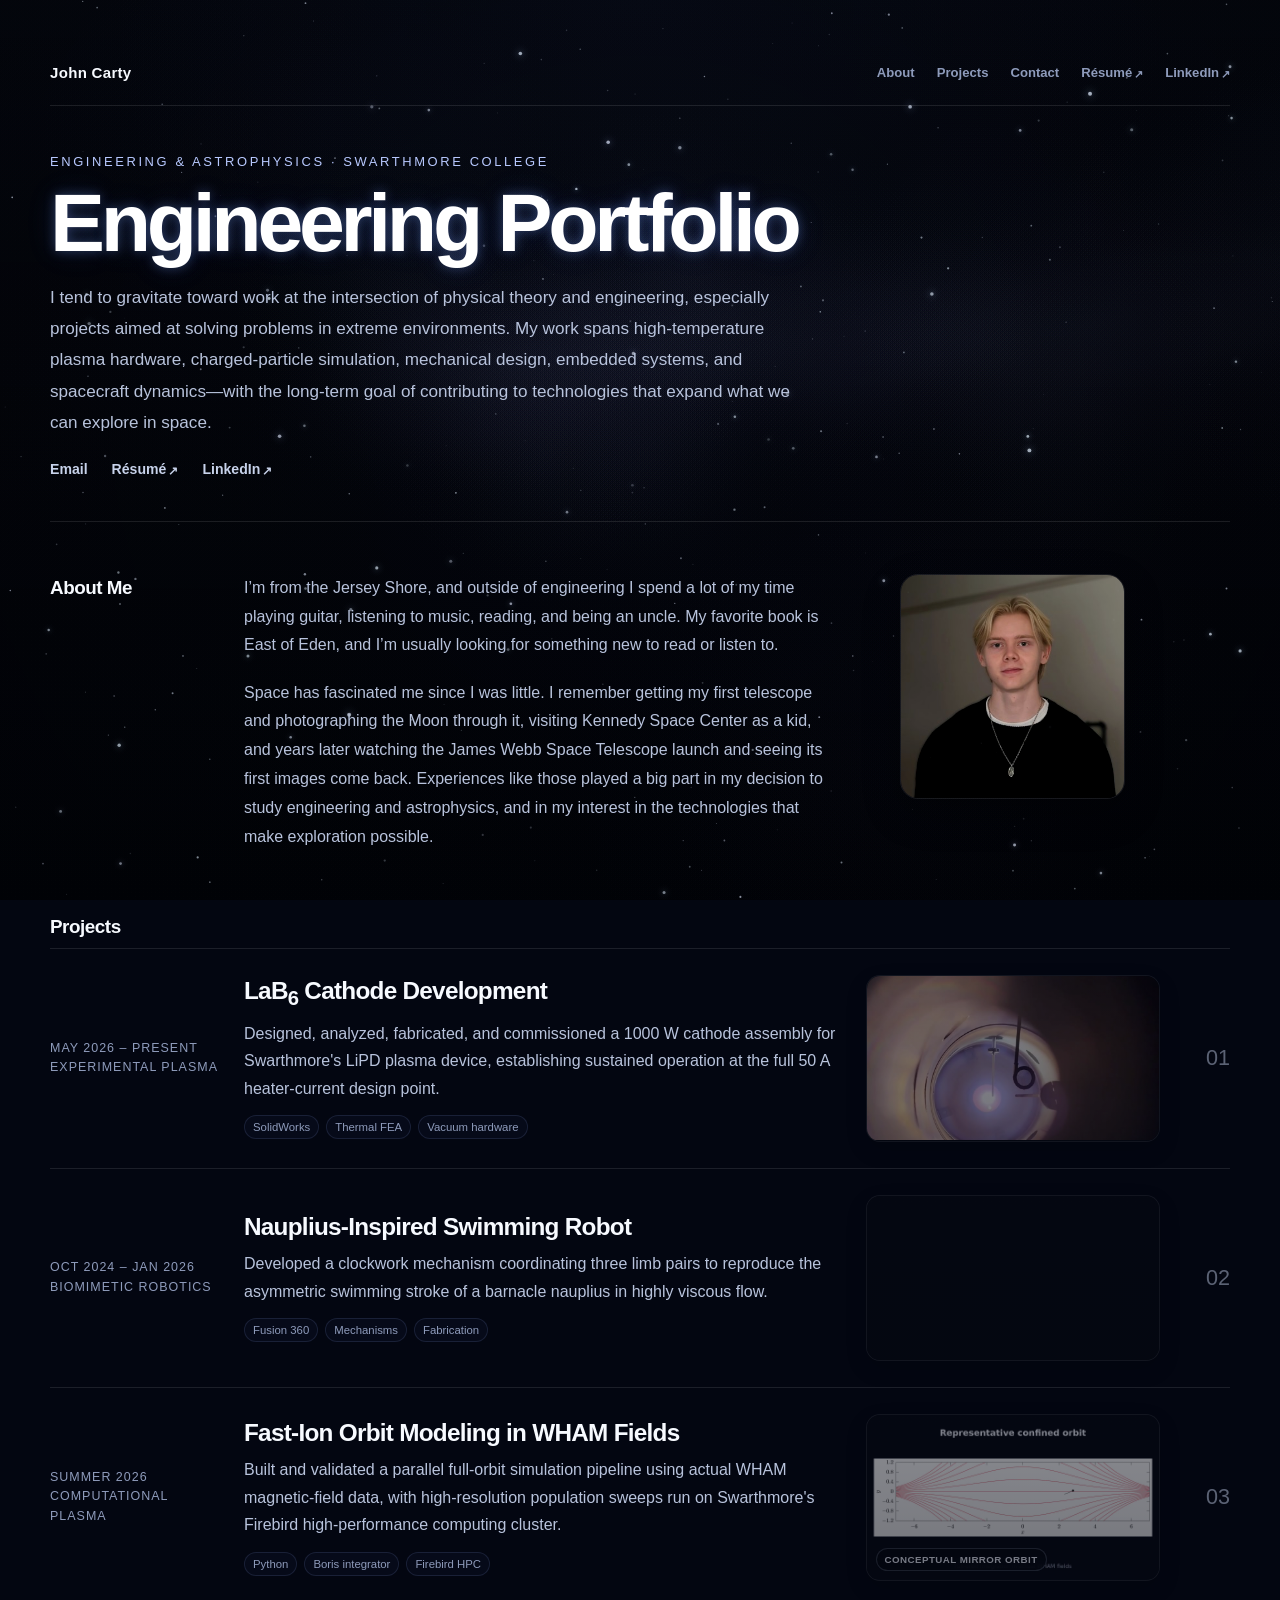
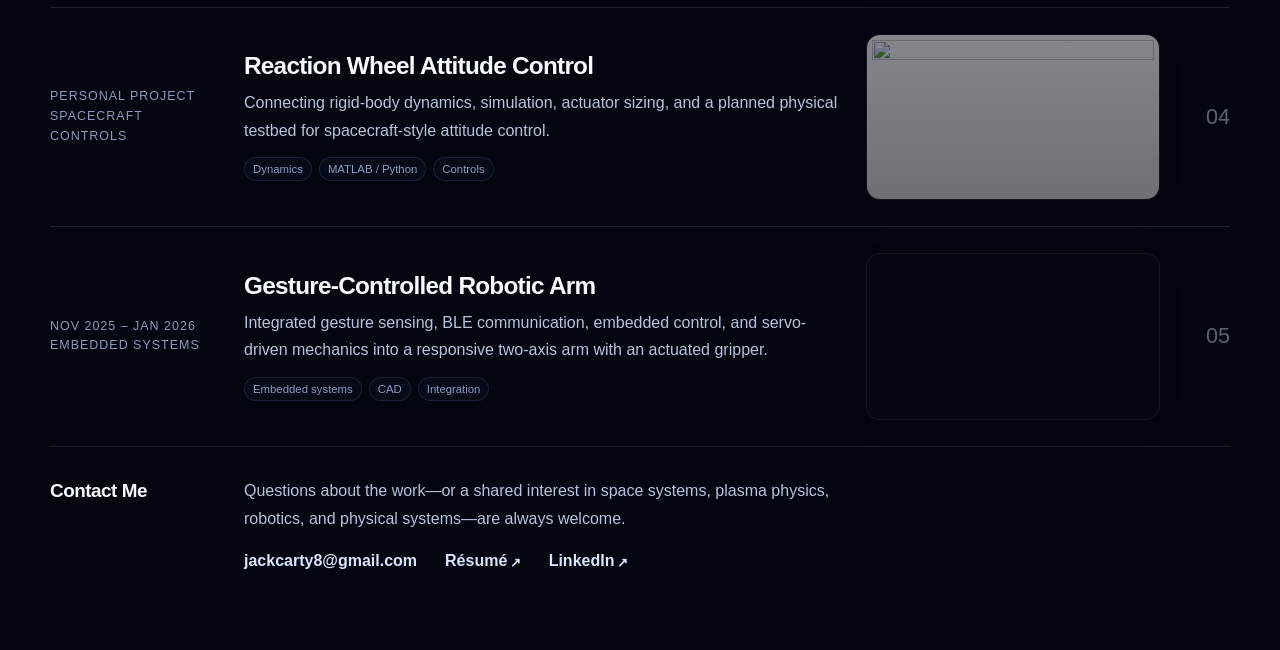
==== index.html @ 6e36eaa4 "updated about me" ====
<!DOCTYPE html>
<html lang="en">
<head>
  <meta charset="UTF-8">
  <meta name="viewport" content="width=device-width, initial-scale=1.0">
  <meta name="description" content="Engineering and astrophysics portfolio of John Carty, featuring plasma hardware, charged-particle modeling, robotics, and spacecraft dynamics.">
  <title>John Carty | Engineering Portfolio</title>
  <link rel="stylesheet" href="style.css">
</head>
<body>
  <canvas id="space-background"></canvas>
  <div class="page-overlay"></div>

  <main class="site">
    <div class="home-topbar">
      <a class="home-wordmark" href="index.html" aria-label="John Carty home">John Carty</a>
      <nav class="home-nav" aria-label="Primary navigation">
        <a href="#about">About</a>
        <a href="#projects">Projects</a>
        <a href="#contact">Contact</a>
        <a href="John_Carty_Resume.pdf" target="_blank" rel="noopener noreferrer">Résumé <span aria-hidden="true">↗</span></a>
        <a href="https://www.linkedin.com/in/john-carty2/" target="_blank" rel="noopener noreferrer">LinkedIn <span aria-hidden="true">↗</span></a>
      </nav>
    </div>

    <header class="hero home-hero">
      <p class="kicker">Engineering &amp; Astrophysics · Swarthmore College</p>
      <h1 class="glow">Engineering Portfolio</h1>
      <p class="hero-text">
        I tend to gravitate toward work at the intersection of physical theory and engineering, 
        especially projects aimed at solving problems in extreme environments. My work spans high-temperature plasma hardware, charged-particle simulation,
        mechanical design, embedded systems, and spacecraft dynamics—with the long-term goal of
        contributing to technologies that expand what we can explore in space.
      </p>
      <div class="hero-links" aria-label="Contact links">
        <a href="mailto:jackcarty8@gmail.com">Email</a>
        <a href="John_Carty_Resume.pdf" target="_blank" rel="noopener noreferrer">Résumé <span aria-hidden="true">↗</span></a>
        <a href="https://www.linkedin.com/in/john-carty2/" target="_blank" rel="noopener noreferrer">LinkedIn <span aria-hidden="true">↗</span></a>
      </div>
    </header>

    <section class="home-section about-section" id="about" aria-labelledby="about-heading">
      <div class="about-home-grid">
        <h2 class="home-section-title" id="about-heading">About Me</h2>
        <div class="about-text">
          <p>
            I’m from the Jersey Shore, and outside of engineering I spend a 
            lot of my time playing guitar, listening to music, reading, 
            and being an uncle. My favorite book is 
            East of Eden, and I’m usually looking for something new 
            to read or listen to.
          </p>
          <p>
            Space has fascinated me since I was little. I remember 
            getting my first telescope and photographing the Moon through it, 
            visiting Kennedy Space Center as a kid, and years later 
            watching the James Webb Space Telescope launch and seeing its 
            first images come back. Experiences like those played a big 
            part in my decision to study engineering and astrophysics, 
            and in my interest in the technologies that make exploration 
            possible.
          </p>
        </div>
        <div class="about-photo-wrap">
          <img class="about-photo" src="me.jfif" alt="Portrait of John Carty">
        </div>
      </div>
    </section>

    <section class="home-section projects-section" id="projects" aria-labelledby="projects-heading">
      <div class="projects-heading-grid">
        <h2 class="home-section-title" id="projects-heading">Projects</h2>
      </div>

      <a class="project-row featured" href="plasma.html">
        <div class="project-meta">May 2026 – Present<br>Experimental plasma</div>
        <div class="project-main">
          <h2>LaB<sub>6</sub> Cathode Development</h2>
          <p>
            Designed, analyzed, fabricated, and commissioned a 1000 W cathode assembly for
            Swarthmore's LiPD plasma device, establishing sustained operation at the full 50 A
            heater-current design point.
          </p>
          <div class="project-tags"><span>SolidWorks</span><span>Thermal FEA</span><span>Vacuum hardware</span></div>
        </div>
        <div class="project-preview" aria-hidden="true">
          <video class="project-hover-video project-preview-portrait" muted loop playsinline preload="metadata" poster="first_plasma_axial_poster.jpg">
            <source src="first_plasma_axial.mp4" type="video/mp4">
          </video>
        </div>
        <div class="project-mark">01</div>
      </a>

      <a class="project-row" href="robotics.html">
        <div class="project-meta">Oct 2024 – Jan 2026<br>Biomimetic robotics</div>
        <div class="project-main">
          <h2>Nauplius-Inspired Swimming Robot</h2>
          <p>
            Developed a clockwork mechanism coordinating three limb pairs to reproduce
            the asymmetric swimming stroke of a barnacle nauplius in highly viscous flow.
          </p>
          <div class="project-tags"><span>Fusion 360</span><span>Mechanisms</span><span>Fabrication</span></div>
        </div>
        <div class="project-preview" aria-hidden="true">
          <video class="project-hover-video" muted loop playsinline preload="metadata"><source src="bot.mp4" type="video/mp4"></video>
        </div>
        <div class="project-mark">02</div>
      </a>

      <a class="project-row" href="orbits.html">
        <div class="project-meta">Summer 2026<br>Computational plasma</div>
        <div class="project-main">
          <h2>Fast-Ion Orbit Modeling in WHAM Fields</h2>
          <p>
            Built and validated a parallel full-orbit simulation pipeline using actual WHAM
            magnetic-field data, with high-resolution population sweeps run on Swarthmore's
            Firebird high-performance computing cluster.
          </p>
          <div class="project-tags"><span>Python</span><span>Boris integrator</span><span>Firebird HPC</span></div>
        </div>
        <div class="project-preview" aria-hidden="true">
          <video class="project-hover-video" muted loop playsinline preload="metadata" poster="orbit_assets/conceptual_mirror_orbit_poster.jpg">
            <source src="orbit_assets/conceptual_mirror_orbit.mp4" type="video/mp4">
          </video>
          <span class="project-preview-label">Conceptual mirror orbit</span>
        </div>
        <div class="project-mark">03</div>
      </a>

      <a class="project-row" href="reaction.html">
        <div class="project-meta">Personal project<br>Spacecraft controls</div>
        <div class="project-main">
          <h2>Reaction Wheel Attitude Control</h2>
          <p>
            Connecting rigid-body dynamics, simulation, actuator sizing, and a planned
            physical testbed for spacecraft-style attitude control.
          </p>
          <div class="project-tags"><span>Dynamics</span><span>MATLAB / Python</span><span>Controls</span></div>
        </div>
        <div class="project-preview" aria-hidden="true">
          <img class="project-preview-image project-preview-plot" src="phase_space.gif" alt="">
        </div>
        <div class="project-mark">04</div>
      </a>

      <a class="project-row" href="hand.html">
        <div class="project-meta">Nov 2025 – Jan 2026<br>Embedded systems</div>
        <div class="project-main">
          <h2>Gesture-Controlled Robotic Arm</h2>
          <p>
            Integrated gesture sensing, BLE communication, embedded control, and servo-driven
            mechanics into a responsive two-axis arm with an actuated gripper.
          </p>
          <div class="project-tags"><span>Embedded systems</span><span>CAD</span><span>Integration</span></div>
        </div>
        <div class="project-preview" aria-hidden="true">
          <video class="project-hover-video" muted loop playsinline preload="metadata"><source src="hand_video_preview.mp4" type="video/mp4"></video>
        </div>
        <div class="project-mark">05</div>
      </a>
    </section>

    <section class="home-section contact-section" id="contact" aria-labelledby="contact-heading">
      <div class="contact-home-grid">
        <h2 class="home-section-title" id="contact-heading">Contact Me</h2>
        <div class="contact-copy">
          <p>
            Questions about the work—or a shared interest in space systems, plasma physics,
            robotics, and physical systems—are always welcome.
          </p>
          <div class="contact-links">
            <a href="mailto:jackcarty8@gmail.com">jackcarty8@gmail.com</a>
            <a href="John_Carty_Resume.pdf" target="_blank" rel="noopener noreferrer">Résumé <span aria-hidden="true">↗</span></a>
            <a href="https://www.linkedin.com/in/john-carty2/" target="_blank" rel="noopener noreferrer">LinkedIn <span aria-hidden="true">↗</span></a>
          </div>
        </div>
      </div>
    </section>
  </main>

  <script src="space.js"></script>
  <script>
    document.querySelectorAll(".project-row").forEach((row) => {
      const video = row.querySelector(".project-hover-video");
      if (!video) return;
      const play = () => video.play().catch(() => {});
      const stop = () => { video.pause(); video.currentTime = 0; };
      row.addEventListener("mouseenter", play);
      row.addEventListener("mouseleave", stop);
      row.addEventListener("focusin", play);
      row.addEventListener("focusout", stop);
    });
  </script>
</body>
</html>
---- style.css ----
:root {
  --bg: #030611;
  --panel: rgba(8, 12, 24, 0.84);
  --panel-soft: rgba(255, 255, 255, 0.026);
  --line: rgba(255, 255, 255, 0.10);
  --line-strong: rgba(154, 181, 255, 0.28);
  --text: #edf3ff;
  --muted: #b8c3dc;
  --soft: #8e9bbb;
  --accent: #b8c9ff;
  --accent-strong: #dce6ff;
  --link: #9db8ff;
  --link-hover: #e0e8ff;
  --page: 1180px;
  --project: 1080px;
  --reading: 760px;
}

* {
  box-sizing: border-box;
}

html {
  min-height: 100%;
  scroll-behavior: smooth;
}

body {
  position: relative;
  min-height: 100%;
  margin: 0;
  overflow-x: hidden;
  color: var(--text);
  background: var(--bg);
  font-family: Inter, Roboto, Arial, sans-serif;
  -webkit-font-smoothing: antialiased;
  text-rendering: optimizeLegibility;
}

img,
video,
model-viewer {
  max-width: 100%;
}

canvas#space-background {
  position: fixed;
  inset: 0;
  z-index: -2;
  width: 100%;
  height: 100%;
}

.page-overlay {
  position: fixed;
  inset: 0;
  z-index: -1;
  pointer-events: none;
  background:
    linear-gradient(to bottom, rgba(2, 4, 10, 0.16), rgba(2, 4, 10, 0.30)),
    radial-gradient(circle at top center, rgba(28, 39, 78, 0.10), transparent 48%);
}

.site {
  width: min(var(--page), calc(100% - 48px));
  margin-inline: auto;
  padding: 64px 0 80px;
}

.project-shell {
  width: min(1320px, calc(100% - 48px));
  padding-top: 38px;
}

a {
  color: var(--link);
}

a:hover {
  color: var(--link-hover);
}

h1,
h2,
h3,
p {
  overflow-wrap: break-word;
}

h1 {
  margin: 0;
  color: #fff;
  font-size: clamp(2.8rem, 6.7vw, 5.15rem);
  line-height: 0.96;
  letter-spacing: -0.052em;
}

.glow {
  text-shadow:
    0 0 12px rgba(120, 160, 255, 0.34),
    0 0 30px rgba(80, 120, 255, 0.14);
}

.section-label {
  margin: 0 0 18px;
  color: var(--soft);
  font-size: 0.76rem;
  font-weight: 600;
  letter-spacing: 0.19em;
  text-transform: uppercase;
}

/* Home */
.home-topbar {
  display: flex;
  align-items: center;
  justify-content: space-between;
  gap: 28px;
  padding: 0 0 24px;
  border-bottom: 1px solid var(--line);
}

.home-wordmark {
  color: #f7faff;
  font-size: 0.94rem;
  font-weight: 650;
  letter-spacing: 0.02em;
  text-decoration: none;
}

.home-wordmark:hover {
  color: #fff;
}

.home-nav {
  display: flex;
  flex-wrap: wrap;
  justify-content: flex-end;
  gap: 8px 22px;
}

.home-nav a {
  color: var(--soft);
  font-size: 0.82rem;
  font-weight: 600;
  text-decoration: none;
  transition: color 0.2s ease;
}

.home-nav a:hover {
  color: var(--link-hover);
}

.hero {
  padding: 22px 0 44px;
  border-bottom: 1px solid var(--line);
}

.kicker,
.project-kicker {
  margin: 0 0 14px;
  color: var(--accent);
  font-size: 0.81rem;
  letter-spacing: 0.20em;
  text-transform: uppercase;
}

.hero-subtitle,
.project-subtitle {
  margin: 16px 0 0;
  color: var(--accent);
  font-size: 0.96rem;
  letter-spacing: 0.065em;
  text-transform: uppercase;
}

.hero-text,
.project-lead {
  width: min(100%, var(--reading));
  margin: 20px 0 0;
  color: var(--muted);
  font-size: 1.07rem;
  line-height: 1.82;
}

.home-hero {
  padding-top: 48px;
}

.home-hero h1 {
  max-width: 880px;
}

.hero-links {
  display: flex;
  flex-wrap: wrap;
  gap: 12px 24px;
  margin-top: 25px;
}

.hero-links a {
  position: relative;
  color: var(--muted);
  font-size: 0.88rem;
  font-weight: 600;
  text-decoration: none;
}

.hero-links a::after {
  content: "";
  position: absolute;
  right: 0;
  bottom: -5px;
  left: 0;
  height: 1px;
  background: rgba(157, 184, 255, 0.52);
  transform: scaleX(0);
  transform-origin: left;
  transition: transform 0.2s ease;
}

.hero-links a:hover {
  color: #f5f8ff;
}

.hero-links a:hover::after {
  transform: scaleX(1);
}

.home-section {
  padding-top: 44px;
}

.home-section p {
  margin: 0;
  color: var(--muted);
  line-height: 1.8;
}

.about-home-grid,
.projects-heading-grid,
.contact-home-grid,
.project-row {
  display: grid;
  grid-template-columns: 170px minmax(0, 1fr) clamp(240px, 23vw, 320px) 46px;
  gap: 24px;
}

.about-home-grid {
  align-items: start;
}

.about-home-grid .section-label,
.projects-heading-grid .section-label,
.contact-home-grid .section-label {
  grid-column: 1;
  margin-top: 7px;
}

.about-text {
  grid-column: 2;
  min-width: 0;
}

.about-text p + p {
  margin-top: 1.15rem;
}

.about-photo-wrap {
  grid-column: 3;
  display: flex;
  justify-content: center;
}

.about-photo {
  display: block;
  width: 100%;
  max-width: 225px;
  aspect-ratio: 1;
  object-fit: cover;
  object-position: center 30%;
  border: 1px solid var(--line);
  border-radius: 18px;
  opacity: 0.93;
  filter: brightness(0.92) contrast(1.05);
  box-shadow: 0 14px 40px rgba(0, 0, 0, 0.34);
}

.projects-section {
  width: 100%;
  padding-top: 54px;
}

.projects-heading-grid {
  align-items: start;
  margin-bottom: 24px;
}

.projects-intro {
  grid-column: 2 / 4;
  max-width: 760px;
}

.projects-intro h2 {
  margin: 0;
  color: #f7faff;
  font-size: clamp(1.65rem, 2.5vw, 2.05rem);
  line-height: 1.12;
  letter-spacing: -0.034em;
}

.projects-intro p {
  max-width: 690px;
  margin-top: 10px;
}

.project-row {
  position: relative;
  align-items: center;
  padding: 26px 0;
  border-top: 1px solid var(--line);
  color: inherit;
  text-decoration: none;
  transition: transform 0.22s ease, border-color 0.22s ease;
}

.project-row:last-child {
  border-bottom: 1px solid var(--line);
}

.project-row::before {
  content: "";
  position: absolute;
  inset: 0 -14px;
  z-index: -1;
  border-radius: 16px;
  background: linear-gradient(180deg, rgba(255,255,255,0.035), rgba(255,255,255,0.01));
  opacity: 0;
  transition: opacity 0.22s ease;
}

.project-row:hover {
  transform: translateX(4px);
  border-color: var(--line-strong);
}

.project-row:hover::before {
  opacity: 1;
}

.project-meta {
  color: var(--soft);
  font-size: 0.78rem;
  letter-spacing: 0.08em;
  line-height: 1.58;
  text-transform: uppercase;
}

.project-main {
  min-width: 0;
}

.project-main h2 {
  margin: 0 0 10px;
  color: #f7faff;
  font-size: 1.52rem;
  line-height: 1.12;
  letter-spacing: -0.03em;
}

.project-main p {
  max-width: 650px;
  line-height: 1.72;
}

.project-tags {
  display: flex;
  flex-wrap: wrap;
  gap: 7px;
  margin-top: 13px;
}

.project-tags span {
  padding: 5px 8px;
  border: 1px solid rgba(155, 180, 255, 0.13);
  border-radius: 999px;
  color: var(--soft);
  background: rgba(125, 150, 255, 0.035);
  font-size: 0.71rem;
}

.project-preview {
  position: relative;
  grid-column: 3;
  grid-row: 1;
  width: 100%;
  overflow: hidden;
  border: 1px solid var(--line);
  border-radius: 14px;
  background: rgba(255, 255, 255, 0.02);
  opacity: 0.56;
  pointer-events: none;
  box-shadow: 0 8px 22px rgba(0, 0, 0, 0.24);
  transition: opacity 0.24s ease, border-color 0.24s ease, box-shadow 0.24s ease;
}

.project-preview::after {
  content: "";
  position: absolute;
  inset: 0;
  pointer-events: none;
  background: linear-gradient(to bottom, rgba(8, 12, 24, 0.03), rgba(4, 7, 15, 0.20));
}

.project-row:hover .project-preview,
.project-row:focus-within .project-preview {
  opacity: 1;
  border-color: rgba(150, 180, 255, 0.22);
  box-shadow: 0 12px 30px rgba(0, 0, 0, 0.30);
}

.project-hover-video,
.project-preview-image {
  display: block;
  width: 100%;
  aspect-ratio: 16 / 9;
  object-fit: cover;
  background: #070a12;
}

.project-preview-portrait {
  object-position: center 42%;
}

.project-preview-plot {
  object-fit: contain;
  padding: 5px;
  background: #f4f4f4;
}

.project-mark {
  color: rgba(215, 226, 255, 0.42);
  font-size: 1.35rem;
  text-align: right;
}

.contact-section {
  padding-top: 50px;
}

.contact-home-grid {
  align-items: start;
  padding-top: 30px;
  border-top: 1px solid var(--line);
}

.contact-copy {
  grid-column: 2 / 4;
  max-width: 760px;
}

.contact-copy p {
  max-width: 650px;
}

.contact-links {
  display: flex;
  flex-wrap: wrap;
  gap: 10px 28px;
  margin-top: 18px;
}

.contact-links a {
  color: #dbe5ff;
  font-size: 1rem;
  font-weight: 600;
  text-decoration: none;
}

.contact-links a:hover {
  color: #fff;
}

/* Shared project-page composition */
.back-link,
.project-hero,
.project-facts,
.project-section {
  width: min(100%, var(--project));
  margin-inline: auto;
}

.back-link {
  display: block;
  margin-bottom: 28px;
  text-decoration: none;
  font-size: 0.94rem;
}

.project-hero {
  padding: 10px 0 36px;
  border-bottom: 1px solid var(--line);
}

.project-hero h1 {
  max-width: 1020px;
}

.project-facts {
  display: grid;
  grid-template-columns: repeat(4, minmax(0, 1fr));
  gap: 14px;
  padding-top: 24px;
}

.project-fact {
  min-width: 0;
  padding: 18px;
  border: 1px solid var(--line);
  border-radius: 18px;
  background: linear-gradient(180deg, rgba(255,255,255,.038), rgba(255,255,255,.014));
}

.project-fact span,
.related-eyebrow {
  display: block;
  margin-bottom: 9px;
  color: var(--soft);
  font-size: 0.71rem;
  font-weight: 600;
  letter-spacing: 0.15em;
  text-transform: uppercase;
}

.project-fact strong {
  display: block;
  color: #f7faff;
  font-size: 1rem;
  line-height: 1.3;
}

.project-fact p {
  margin: 8px 0 0;
  color: var(--muted);
  font-size: 0.86rem;
  line-height: 1.57;
}

.project-section {
  padding-top: 50px;
}

.project-text-block {
  width: min(100%, var(--reading));
}

.project-text-block h2 {
  margin: 0 0 16px;
  color: #f7faff;
  font-size: clamp(1.62rem, 2.4vw, 1.95rem);
  line-height: 1.11;
  letter-spacing: -0.032em;
}

.project-text-block p {
  margin: 0;
  color: var(--muted);
  line-height: 1.84;
}

.project-text-block p + p {
  margin-top: 1rem;
}

.project-split {
  display: grid;
  grid-template-columns: minmax(0, 1.12fr) minmax(310px, 0.88fr);
  gap: clamp(34px, 4vw, 56px);
  align-items: center;
  width: 100%;
}

.project-split.reverse {
  grid-template-columns: minmax(310px, 0.88fr) minmax(0, 1.12fr);
}

.project-split-wide {
  display: grid;
  grid-template-columns: minmax(0, 1.1fr) minmax(340px, 0.9fr);
  gap: clamp(34px, 4vw, 58px);
  align-items: center;
}

.project-split .project-text-block,
.project-split-wide .project-text-block {
  width: 100%;
}

.project-grid {
  display: grid;
  grid-template-columns: repeat(3, minmax(0, 1fr));
  gap: 18px;
  margin-top: 28px;
}

.project-grid.two-col {
  grid-template-columns: repeat(2, minmax(0, 1fr));
}

.project-card {
  position: relative;
  min-width: 0;
  overflow: hidden;
  padding: 22px 22px 20px;
  border: 1px solid var(--line);
  border-radius: 20px;
  background: linear-gradient(180deg, rgba(255,255,255,0.04), rgba(255,255,255,0.015));
  box-shadow: 0 18px 40px rgba(0, 0, 0, 0.18);
}

.project-card::before {
  content: "";
  position: absolute;
  inset: 0;
  pointer-events: none;
  background: radial-gradient(circle at top right, rgba(140, 170, 255, 0.08), transparent 38%);
}

.project-card h3 {
  margin: 0 0 12px;
  color: #f7faff;
  font-size: 1.16rem;
  line-height: 1.25;
}

.project-card p {
  margin: 0;
  color: var(--muted);
  line-height: 1.72;
}

.project-list {
  margin: 0;
  padding-left: 1.15rem;
  color: var(--muted);
  line-height: 1.7;
}

.project-list li + li {
  margin-top: 0.6rem;
}

.stat-card .card-label {
  margin-bottom: 12px;
  color: var(--soft);
  font-size: 0.74rem;
  letter-spacing: 0.16em;
  text-transform: uppercase;
}

.stat-card .card-value {
  margin-bottom: 10px;
  color: var(--accent-strong);
  font-size: 1.35rem;
  line-height: 1.1;
  letter-spacing: -0.03em;
}

.project-callout,
.plasma-path-card {
  width: min(100%, var(--reading));
  margin-top: 22px;
  padding: 17px 19px;
  border: 1px solid rgba(160, 185, 255, 0.17);
  border-radius: 18px;
  color: var(--muted);
  background: rgba(125, 150, 255, 0.05);
  line-height: 1.72;
}

.project-callout p {
  margin: 0;
}

.project-callout strong,
.plasma-path-card strong {
  color: #f7faff;
}

.project-footer-note p {
  width: min(100%, var(--reading));
  margin: 0;
  color: var(--muted);
  line-height: 1.82;
}

.project-footer-note p + p {
  margin-top: 1.1rem;
}

/* Consistent media system */
.project-media-wrap,
.project-media-card,
.project-model-wrap,
.technical-figure,
.plasma-figure,
.plasma-photo-card,
.plasma-video-card {
  position: relative;
  overflow: hidden;
  border: 1px solid var(--line);
  border-radius: 20px;
  background:
    linear-gradient(180deg, rgba(255,255,255,0.03), rgba(255,255,255,0.014)),
    rgba(5, 8, 16, 0.82);
  box-shadow: 0 18px 44px rgba(0, 0, 0, 0.28);
}

.project-media-wrap,
.project-media-card,
.technical-figure,
.plasma-figure,
.plasma-photo-card,
.plasma-video-card {
  margin: 0;
  padding: 12px;
}

.project-media-grid,
.technical-figure-grid,
.plasma-figure-grid,
.plasma-photo-grid {
  display: grid;
  grid-template-columns: repeat(2, minmax(0, 1fr));
  gap: 18px;
  margin-top: 24px;
}

.project-media-grid.three-col,
.plasma-photo-grid-three {
  grid-template-columns: repeat(3, minmax(0, 1fr));
}

.project-image,
.project-video,
.project-video-large,
.project-video-small,
.technical-figure img,
.plasma-figure img {
  display: block;
  width: 100%;
  height: auto;
  object-fit: contain;
  border-radius: 12px;
}

.project-image {
  max-height: 520px;
  background: rgba(255, 255, 255, 0.025);
}

.project-media-card .project-image {
  max-height: 410px;
}

.project-video,
.project-video-large,
.project-video-small {
  max-height: 560px;
  background: #05070d;
  filter: brightness(0.92) contrast(1.05) saturate(0.94);
}

.project-video-landscape {
  aspect-ratio: 16 / 9;
  object-fit: cover;
}

.project-video-portrait {
  max-height: 540px;
  object-fit: contain;
}

.media-narrow {
  width: min(100%, 390px);
  justify-self: center;
}

.media-medium {
  width: min(100%, 640px);
  margin-inline: auto;
}

.media-wide {
  width: min(100%, 920px);
  margin-inline: auto;
}

.project-caption {
  max-width: 760px;
  margin: 11px auto 0;
  color: var(--soft);
  font-size: 0.84rem;
  line-height: 1.62;
  text-align: center;
}

.project-model-wrap {
  width: min(100%, 900px);
  margin: 22px auto 0;
}

.project-model {
  display: block;
  width: 100%;
  height: 430px;
  background: transparent;
}

.organism-figure {
  width: min(100%, 380px);
  justify-self: center;
}

.organism-figure img {
  display: block;
  width: 100%;
  height: auto;
  border-radius: 12px;
  background: #05070d;
}

.related-project-card {
  display: grid;
  grid-template-columns: minmax(0, 1fr) minmax(320px, 410px);
  gap: 34px;
  align-items: center;
  padding: 28px;
  border: 1px solid rgba(155,180,255,.17);
  border-radius: 22px;
  color: inherit;
  text-decoration: none;
  background: linear-gradient(135deg, rgba(125,150,255,.07), rgba(255,255,255,.015));
  transition: transform .22s ease, border-color .22s ease;
}

.related-project-card:hover {
  transform: translateY(-2px);
  border-color: rgba(155,180,255,.32);
}

.related-project-card h2 {
  margin: 0 0 12px;
  color: #f7faff;
  font-size: 1.75rem;
  letter-spacing: -.03em;
}

.related-project-card p {
  margin: 0;
  color: var(--muted);
  line-height: 1.73;
}

.related-project-card img {
  display: block;
  width: 100%;
  height: auto;
  padding: 5px;
  border: 1px solid var(--line);
  border-radius: 14px;
  background: #f3f3f3;
}

.related-link {
  display: inline-block;
  margin-top: 16px;
}

/* Robotics + hand */
.project-code-grid {
  display: grid;
  grid-template-columns: repeat(2, minmax(0, 1fr));
  gap: 18px;
  margin-top: 22px;
}

.project-code-card {
  overflow: hidden;
  border: 1px solid var(--line);
  border-radius: 20px;
  background: rgba(5, 8, 16, 0.82);
  box-shadow: 0 18px 44px rgba(0,0,0,.28);
}

.project-code-card h3 {
  margin: 0;
  padding: 16px 18px 0;
  color: #f7faff;
  font-size: 0.94rem;
}

.project-code-card pre {
  margin: 0;
  padding: 16px 18px 18px;
  overflow-x: auto;
  color: var(--muted);
  font-size: 0.80rem;
  line-height: 1.58;
}

.project-code-card code {
  font-family: Consolas, Monaco, "Courier New", monospace;
}

/* Plasma */
.plasma-feature-figure {
  width: min(100%, 900px);
  margin: 24px auto 0;
}

.plasma-feature-figure img,
.technical-figure img {
  background: #f3f3f3;
}

.plasma-note {
  margin-top: 22px;
}

.plasma-path-card span {
  color: var(--soft);
}

.plasma-photo-frame {
  aspect-ratio: 4 / 3;
  overflow: hidden;
  border-radius: 12px;
  background: rgba(255,255,255,.03);
}

.plasma-photo-frame img {
  display: block;
  width: 100%;
  height: 100%;
  object-fit: cover;
  object-position: center;
}

.thermal-image-frame {
  height: 300px;
  overflow: hidden;
  border-radius: 12px;
  background: #e7e7e5;
}

.thermal-image-frame img {
  display: block;
  width: 100%;
  height: 100%;
  object-fit: contain;
}

.plasma-result-banner {
  display: grid;
  grid-template-columns: minmax(150px, 190px) minmax(0, 1fr);
  gap: 24px;
  align-items: center;
  width: min(100%, var(--reading));
  margin-top: 26px;
  padding: 24px 26px;
  border: 1px solid rgba(160, 185, 255, 0.20);
  border-radius: 20px;
  background:
    radial-gradient(circle at left center, rgba(140, 170, 255, 0.10), transparent 42%),
    linear-gradient(180deg, rgba(125, 150, 255, 0.065), rgba(125, 150, 255, 0.025));
  box-shadow: 0 18px 40px rgba(0,0,0,.20);
}

.plasma-result-value {
  color: var(--accent-strong);
  font-size: clamp(2.8rem, 7vw, 4.7rem);
  font-weight: 650;
  line-height: 0.95;
  letter-spacing: -0.06em;
  text-shadow: 0 0 26px rgba(120, 160, 255, 0.16);
}

.plasma-result-label {
  margin-bottom: 8px;
  color: #f7faff;
  font-size: 1.12rem;
  font-weight: 600;
}

.plasma-result-banner p {
  margin: 0;
  color: var(--muted);
  line-height: 1.68;
}

.plasma-video-card {
  width: min(100%, 520px);
  justify-self: center;
}

.plasma-video-frame {
  width: min(100%, 410px);
  aspect-ratio: 1080 / 1398;
  margin-inline: auto;
  overflow: hidden;
  border-radius: 12px;
  background: #05070d;
}

.plasma-result-video {
  display: block;
  width: 100%;
  height: 100%;
  object-fit: cover;
}

/* Orbit documentation */
.technical-figure {
  min-width: 0;
}

.technical-figure a {
  display: block;
  border-radius: 12px;
}

.technical-figure img {
  width: 100%;
  max-height: 680px;
  object-fit: contain;
}

.technical-figure-wide {
  width: min(100%, 980px);
  margin: 24px auto 0;
}

.technical-figure-compact {
  width: min(100%, 520px);
  justify-self: center;
}

.orbit-method-grid {
  grid-template-columns: repeat(4, minmax(0, 1fr));
}

.result-analysis-split {
  align-items: start;
}

.figure-note {
  width: min(100%, var(--reading));
  margin: 13px 0 0;
  color: var(--soft);
  font-size: 0.83rem;
  line-height: 1.6;
}

/* Reaction wheel */
.reaction-visual {
  width: min(100%, 760px);
  margin: 24px auto 0;
  padding: 12px;
  border: 1px solid var(--line);
  border-radius: 20px;
  background: rgba(5, 8, 16, 0.82);
  box-shadow: 0 18px 44px rgba(0,0,0,.28);
}

.reaction-visual img {
  display: block;
  width: 100%;
  height: auto;
  max-height: 620px;
  object-fit: contain;
  border-radius: 12px;
  background: #fff;
}

/* Wide screens retain presence without stretching reading lines */
@media (min-width: 1500px) {
  .site {
    width: min(1260px, calc(100% - 96px));
  }

  .project-shell {
    width: min(1420px, calc(100% - 96px));
  }

  :root {
    --project: 1140px;
  }
}

@media (max-width: 1100px) {
  .about-home-grid,
  .projects-heading-grid,
  .contact-home-grid,
  .project-row {
    grid-template-columns: 145px minmax(0, 1fr) 235px 36px;
    gap: 18px;
  }

  .project-facts {
    grid-template-columns: repeat(2, minmax(0, 1fr));
  }

  .orbit-method-grid {
    grid-template-columns: repeat(2, minmax(0, 1fr));
  }
}

@media (max-width: 900px) {
  .about-home-grid,
  .projects-heading-grid,
  .contact-home-grid {
    grid-template-columns: 120px minmax(0, 1fr) 220px;
    gap: 20px;
  }

  .projects-intro,
  .contact-copy {
    grid-column: 2 / 4;
  }

  .about-layout,
  .project-split,
  .project-split.reverse,
  .project-split-wide,
  .related-project-card,
  .project-grid,
  .project-grid.two-col,
  .project-media-grid,
  .technical-figure-grid,
  .plasma-figure-grid,
  .plasma-photo-grid,
  .project-code-grid {
    grid-template-columns: 1fr;
  }

  .project-split .project-media-wrap,
  .project-split .technical-figure,
  .project-split-wide .project-media-wrap,
  .project-split-wide .technical-figure {
    width: min(100%, 680px);
    margin-inline: auto;
  }

  .project-media-grid.three-col,
  .plasma-photo-grid-three {
    grid-template-columns: repeat(2, minmax(0, 1fr));
  }

  .related-project-card img {
    max-width: 640px;
  }

  .plasma-video-card {
    margin-top: 4px;
  }
}

@media (max-width: 820px) {
  .home-topbar {
    align-items: flex-start;
  }

  .home-nav {
    gap: 8px 16px;
  }

  .about-home-grid {
    grid-template-columns: minmax(0, 1fr) 225px;
    gap: 24px;
  }

  .about-home-grid .section-label {
    grid-column: 1 / -1;
    margin: 0 0 -2px;
  }

  .about-text {
    grid-column: 1;
  }

  .about-photo-wrap {
    grid-column: 2;
  }

  .projects-heading-grid,
  .contact-home-grid {
    grid-template-columns: 1fr;
    gap: 8px;
  }

  .projects-heading-grid .section-label,
  .projects-intro,
  .contact-home-grid .section-label,
  .contact-copy {
    grid-column: 1;
  }

  .projects-heading-grid .section-label,
  .contact-home-grid .section-label {
    margin: 0 0 4px;
  }

  .site,
  .project-shell {
    width: min(100% - 28px, 980px);
    padding-top: 34px;
    padding-bottom: 54px;
  }

  .project-row {
    grid-template-columns: 1fr;
    gap: 11px;
    margin-bottom: 14px;
    padding: 18px;
    border: 1px solid var(--line);
    border-radius: 18px;
    background: linear-gradient(180deg, rgba(255,255,255,.034), rgba(255,255,255,.012));
  }

  .project-row::before {
    display: none;
  }

  .project-preview {
    grid-column: 1;
    grid-row: auto;
    opacity: 1;
    margin-top: 4px;
  }

  .project-mark {
    display: none;
  }

  .project-main h2 {
    font-size: 1.28rem;
  }

  .project-model {
    height: 330px;
  }

  .project-section {
    padding-top: 42px;
  }

  .project-media-grid.three-col,
  .plasma-photo-grid-three {
    grid-template-columns: 1fr;
  }

  .thermal-image-frame {
    height: 250px;
  }
}

@media (max-width: 600px) {
  .home-topbar {
    display: block;
    padding-bottom: 18px;
  }

  .home-nav {
    justify-content: flex-start;
    margin-top: 13px;
  }

  .home-hero {
    padding-top: 36px;
  }

  .hero-links {
    gap: 11px 20px;
  }

  .about-home-grid {
    grid-template-columns: 1fr;
    gap: 20px;
  }

  .about-text,
  .about-photo-wrap {
    grid-column: 1;
  }

  .about-photo-wrap {
    justify-content: flex-start;
  }

  .about-photo {
    max-width: 210px;
  }

  .site,
  .project-shell {
    width: calc(100% - 20px);
  }

  h1 {
    font-size: 2.45rem;
  }

  .hero-subtitle,
  .project-subtitle {
    font-size: 0.84rem;
    line-height: 1.55;
  }

  .hero-text,
  .project-lead {
    font-size: 0.98rem;
  }

  .projects-intro h2 {
    font-size: 1.55rem;
  }

  .contact-links {
    display: grid;
    gap: 11px;
  }

  .project-facts {
    grid-template-columns: 1fr;
  }

  .project-fact,
  .project-card {
    padding: 17px;
    border-radius: 17px;
  }

  .project-model {
    height: 270px;
  }

  .project-media-wrap,
  .project-media-card,
  .technical-figure,
  .plasma-figure,
  .plasma-photo-card,
  .plasma-video-card {
    padding: 9px;
    border-radius: 16px;
  }

  .project-image,
  .project-video,
  .project-video-large,
  .project-video-small,
  .technical-figure img,
  .plasma-figure img,
  .plasma-photo-frame,
  .plasma-video-frame {
    border-radius: 10px;
  }

  .plasma-result-banner {
    grid-template-columns: 1fr;
    gap: 12px;
    padding: 20px;
  }

  .thermal-image-frame {
    height: 210px;
  }

  .project-caption {
    font-size: 0.80rem;
  }

  .orbit-method-grid {
    grid-template-columns: 1fr;
  }
}

@media (prefers-reduced-motion: reduce) {
  html {
    scroll-behavior: auto;
  }

  *,
  *::before,
  *::after {
    animation-duration: 0.01ms !important;
    animation-iteration-count: 1 !important;
    transition-duration: 0.01ms !important;
  }
}

/* Homepage final refinement */
.home-section-title {
  margin: 0;
  color: #f7faff;
  font-size: 1.18rem;
  font-weight: 700;
  line-height: 1.15;
  letter-spacing: -0.025em;
}

.about-home-grid .home-section-title,
.projects-heading-grid .home-section-title,
.contact-home-grid .home-section-title {
  grid-column: 1;
  align-self: start;
  margin-top: 3px;
}

.projects-heading-grid {
  margin-bottom: 10px;
}


.about-section {
  padding-top: 52px;
}

.projects-section {
  padding-top: 62px;
}

.contact-section {
  padding-top: 0;
}

.contact-section .contact-home-grid {
  padding-top: 30px;
  border-top: 0;
}

.hero-links {
  margin-top: 23px;
}

.hero-links a {
  color: #c7d2ea;
}

.home-nav a:focus-visible,
.hero-links a:focus-visible,
.project-row:focus-visible,
.contact-links a:focus-visible,
.home-wordmark:focus-visible {
  outline: 2px solid rgba(184, 201, 255, 0.72);
  outline-offset: 5px;
  border-radius: 3px;
}

@media (max-width: 820px) {
  .about-home-grid .home-section-title,
  .projects-heading-grid .home-section-title,
  .contact-home-grid .home-section-title {
    grid-column: 1 / -1;
    margin: 0 0 10px;
  }


  .projects-heading-grid,
  .contact-home-grid {
    gap: 10px;
  }
}

@media (max-width: 600px) {
  .home-section-title {
    font-size: 1.34rem;
  }

  .about-section,
  .projects-section {
    padding-top: 48px;
  }

  .contact-section {
    padding-top: 0;
  }
}

/* Orbit page feature media and result hierarchy */
.orbit-video-card {
  width: min(100%, 980px);
  margin: 24px auto 0;
}

.orbit-video-frame {
  aspect-ratio: 16 / 9;
  overflow: hidden;
  border-radius: 12px;
  background: #070a12;
}

.orbit-video {
  display: block;
  width: 100%;
  height: 100%;
  object-fit: contain;
  background: #070a12;
}

.orbit-result-banner {
  display: grid;
  grid-template-columns: minmax(350px, 0.9fr) minmax(0, 1.1fr);
  gap: 36px;
  align-items: center;
  width: min(100%, 900px);
  margin: 26px auto 0;
  padding: 26px 28px;
  border: 1px solid rgba(160, 185, 255, 0.22);
  border-radius: 20px;
  background:
    radial-gradient(circle at left center, rgba(140, 170, 255, 0.11), transparent 44%),
    linear-gradient(180deg, rgba(125, 150, 255, 0.07), rgba(125, 150, 255, 0.025));
  box-shadow: 0 18px 40px rgba(0, 0, 0, 0.20);
}

.orbit-result-value {
  display: grid;
  grid-template-columns: auto auto auto;
  align-items: center;
  justify-content: start;
  column-gap: 0.18em;
  min-width: 0;
  color: var(--accent-strong);
  font-size: clamp(2.7rem, 5vw, 3.95rem);
  font-weight: 650;
  line-height: 0.98;
  letter-spacing: -0.045em;
  white-space: nowrap;
  text-shadow: 0 0 26px rgba(120, 160, 255, 0.16);
}

.orbit-result-from,
.orbit-result-to {
  color: var(--accent-strong);
}

.orbit-result-arrow {
  color: rgba(215, 226, 255, 0.60);
  font-size: 0.78em;
  font-weight: 400;
  letter-spacing: 0;
}

.orbit-result-copy {
  min-width: 0;
}

.orbit-result-label {
  margin-bottom: 8px;
  color: #f7faff;
  font-size: 1.12rem;
  font-weight: 600;
}

.orbit-result-banner p {
  margin: 0;
  color: var(--muted);
  line-height: 1.68;
}

@media (max-width: 920px) {
  .orbit-result-banner {
    grid-template-columns: 1fr;
    gap: 16px;
    padding: 22px;
  }

  .orbit-result-value {
    font-size: clamp(2.65rem, 9vw, 3.8rem);
  }
}

@media (max-width: 430px) {
  .orbit-result-value {
    column-gap: 0.12em;
    font-size: clamp(2.25rem, 12.5vw, 3rem);
  }
}

.orbit-boundary-summary img {
  background: #080b14;
}

.orbit-details {
  width: min(100%, 980px);
  margin: 22px auto 0;
  border: 1px solid rgba(155, 180, 255, 0.16);
  border-radius: 18px;
  background: rgba(5, 8, 16, 0.62);
  overflow: hidden;
}

.orbit-details summary {
  padding: 17px 20px;
  color: #e8eeff;
  font-size: 0.91rem;
  font-weight: 600;
  cursor: pointer;
  list-style-position: inside;
  transition: background 0.2s ease;
}

.orbit-details summary:hover {
  background: rgba(125, 150, 255, 0.05);
}

.orbit-details[open] summary {
  border-bottom: 1px solid rgba(155, 180, 255, 0.13);
}

.orbit-details-content {
  padding: 4px 18px 20px;
}

.orbit-details-content .technical-figure-wide {
  margin-top: 18px;
}

@media (max-width: 700px) {
  .orbit-result-banner {
    grid-template-columns: 1fr;
    gap: 14px;
    padding: 21px;
  }

  .orbit-result-value {
    white-space: normal;
  }
}


/* Clarifies that the homepage orbit animation is conceptual, while the project data use WHAM fields. */
.project-preview-label {
  position: absolute;
  left: 9px;
  bottom: 9px;
  z-index: 2;
  padding: 5px 8px;
  border: 1px solid rgba(210, 222, 255, 0.20);
  border-radius: 999px;
  color: rgba(241, 245, 255, 0.88);
  background: rgba(5, 8, 16, 0.76);
  font-size: 0.61rem;
  font-weight: 600;
  letter-spacing: 0.045em;
  text-transform: uppercase;
  backdrop-filter: blur(6px);
}

.home-nav,
.hero-links,
.contact-links {
  align-items: baseline;
}

.home-nav a,
.hero-links a,
.contact-links a {
  display: inline-flex;
  align-items: baseline;
}

.home-nav a span,
.hero-links a span,
.contact-links a span {
  position: relative;
  top: 0.08em;
  margin-left: 0.18em;
  font-size: 0.82em;
  line-height: 1;
}
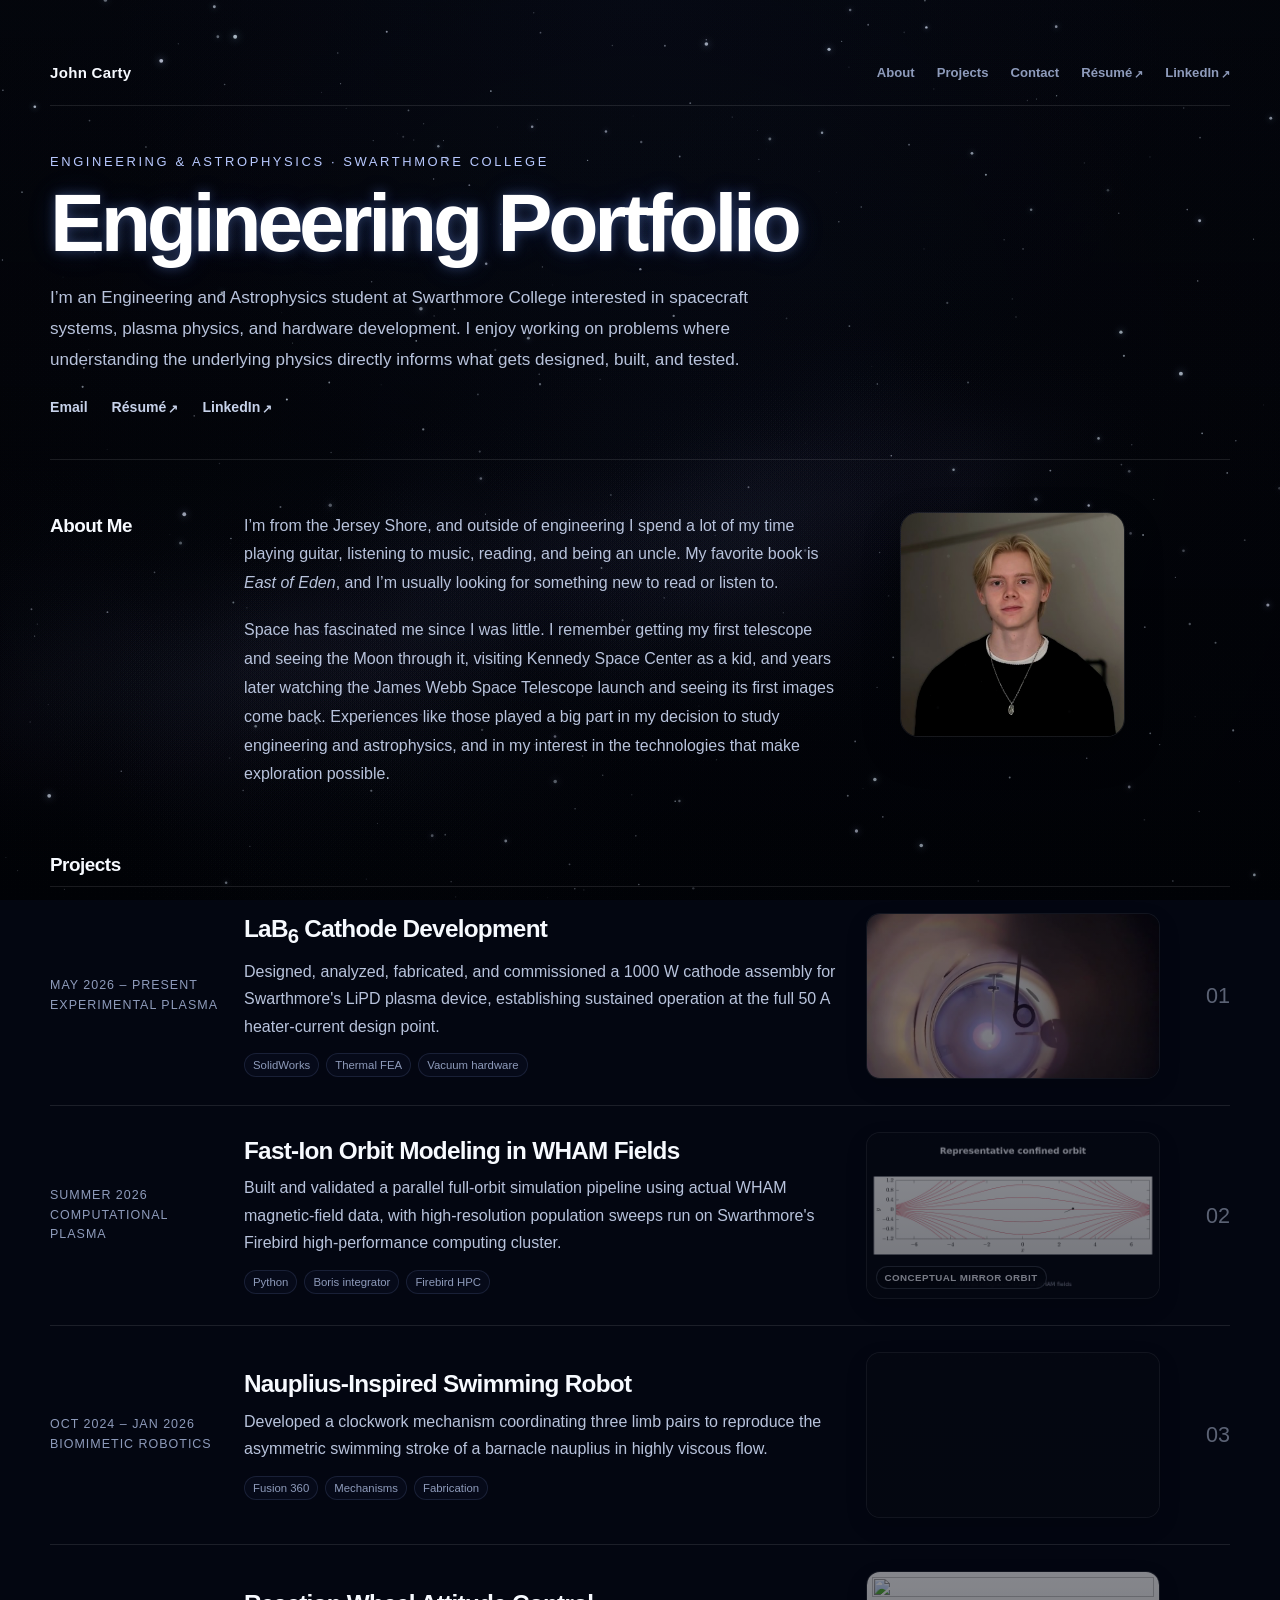
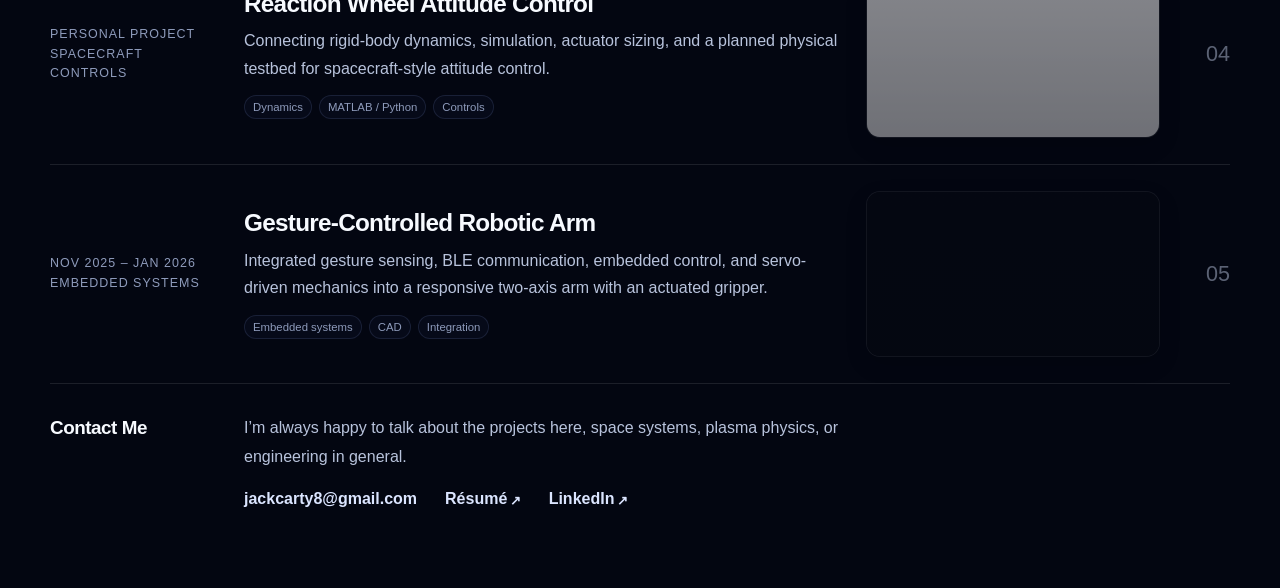
==== commit 16c82f1c: "Updated some language, trimmed cathode a little,  some other some things" ====
--- a/index.html
+++ b/index.html
@@ -27,10 +27,11 @@
       <p class="kicker">Engineering &amp; Astrophysics · Swarthmore College</p>
       <h1 class="glow">Engineering Portfolio</h1>
       <p class="hero-text">
-        I tend to gravitate toward work at the intersection of physical theory and engineering, 
-        especially projects aimed at solving problems in extreme environments. My work spans high-temperature plasma hardware, charged-particle simulation,
-        mechanical design, embedded systems, and spacecraft dynamics—with the long-term goal of
-        contributing to technologies that expand what we can explore in space.
+        I’m an Engineering and Astrophysics student at Swarthmore College 
+        interested in spacecraft systems, plasma physics, and hardware 
+        development. I enjoy working on problems where understanding 
+        the underlying physics directly informs what gets designed, 
+        built, and tested.
       </p>
       <div class="hero-links" aria-label="Contact links">
         <a href="mailto:jackcarty8@gmail.com">Email</a>
@@ -44,15 +45,14 @@
         <h2 class="home-section-title" id="about-heading">About Me</h2>
         <div class="about-text">
           <p>
-            I’m from the Jersey Shore, and outside of engineering I spend a 
-            lot of my time playing guitar, listening to music, reading, 
-            and being an uncle. My favorite book is 
-            East of Eden, and I’m usually looking for something new 
-            to read or listen to.
+            I’m from the Jersey Shore, and outside of engineering I spend a
+            lot of my time playing guitar, listening to music, reading,
+            and being an uncle. My favorite book is <em>East of Eden</em>, and I’m usually
+            looking for something new to read or listen to.
           </p>
           <p>
             Space has fascinated me since I was little. I remember 
-            getting my first telescope and photographing the Moon through it, 
+            getting my first telescope and seeing the Moon through it, 
             visiting Kennedy Space Center as a kid, and years later 
             watching the James Webb Space Telescope launch and seeing its 
             first images come back. Experiences like those played a big 
@@ -91,22 +91,6 @@
         <div class="project-mark">01</div>
       </a>
 
-      <a class="project-row" href="robotics.html">
-        <div class="project-meta">Oct 2024 – Jan 2026<br>Biomimetic robotics</div>
-        <div class="project-main">
-          <h2>Nauplius-Inspired Swimming Robot</h2>
-          <p>
-            Developed a clockwork mechanism coordinating three limb pairs to reproduce
-            the asymmetric swimming stroke of a barnacle nauplius in highly viscous flow.
-          </p>
-          <div class="project-tags"><span>Fusion 360</span><span>Mechanisms</span><span>Fabrication</span></div>
-        </div>
-        <div class="project-preview" aria-hidden="true">
-          <video class="project-hover-video" muted loop playsinline preload="metadata"><source src="bot.mp4" type="video/mp4"></video>
-        </div>
-        <div class="project-mark">02</div>
-      </a>
-
       <a class="project-row" href="orbits.html">
         <div class="project-meta">Summer 2026<br>Computational plasma</div>
         <div class="project-main">
@@ -123,6 +107,22 @@
             <source src="orbit_assets/conceptual_mirror_orbit.mp4" type="video/mp4">
           </video>
           <span class="project-preview-label">Conceptual mirror orbit</span>
+        </div>
+        <div class="project-mark">02</div>
+      </a>
+
+      <a class="project-row" href="robotics.html">
+        <div class="project-meta">Oct 2024 – Jan 2026<br>Biomimetic robotics</div>
+        <div class="project-main">
+          <h2>Nauplius-Inspired Swimming Robot</h2>
+          <p>
+            Developed a clockwork mechanism coordinating three limb pairs to reproduce
+            the asymmetric swimming stroke of a barnacle nauplius in highly viscous flow.
+          </p>
+          <div class="project-tags"><span>Fusion 360</span><span>Mechanisms</span><span>Fabrication</span></div>
+        </div>
+        <div class="project-preview" aria-hidden="true">
+          <video class="project-hover-video" muted loop playsinline preload="metadata"><source src="bot.mp4" type="video/mp4"></video>
         </div>
         <div class="project-mark">03</div>
       </a>
@@ -165,8 +165,8 @@
         <h2 class="home-section-title" id="contact-heading">Contact Me</h2>
         <div class="contact-copy">
           <p>
-            Questions about the work—or a shared interest in space systems, plasma physics,
-            robotics, and physical systems—are always welcome.
+            I’m always happy to talk about the projects here, space systems, plasma physics,
+            or engineering in general.
           </p>
           <div class="contact-links">
             <a href="mailto:jackcarty8@gmail.com">jackcarty8@gmail.com</a>
--- a/style.css
+++ b/style.css
@@ -482,6 +482,11 @@
 }
 
 /* Shared project-page composition */
+.project-topbar {
+  width: min(100%, var(--project));
+  margin: 0 auto 28px;
+}
+
 .back-link,
 .project-hero,
 .project-facts,
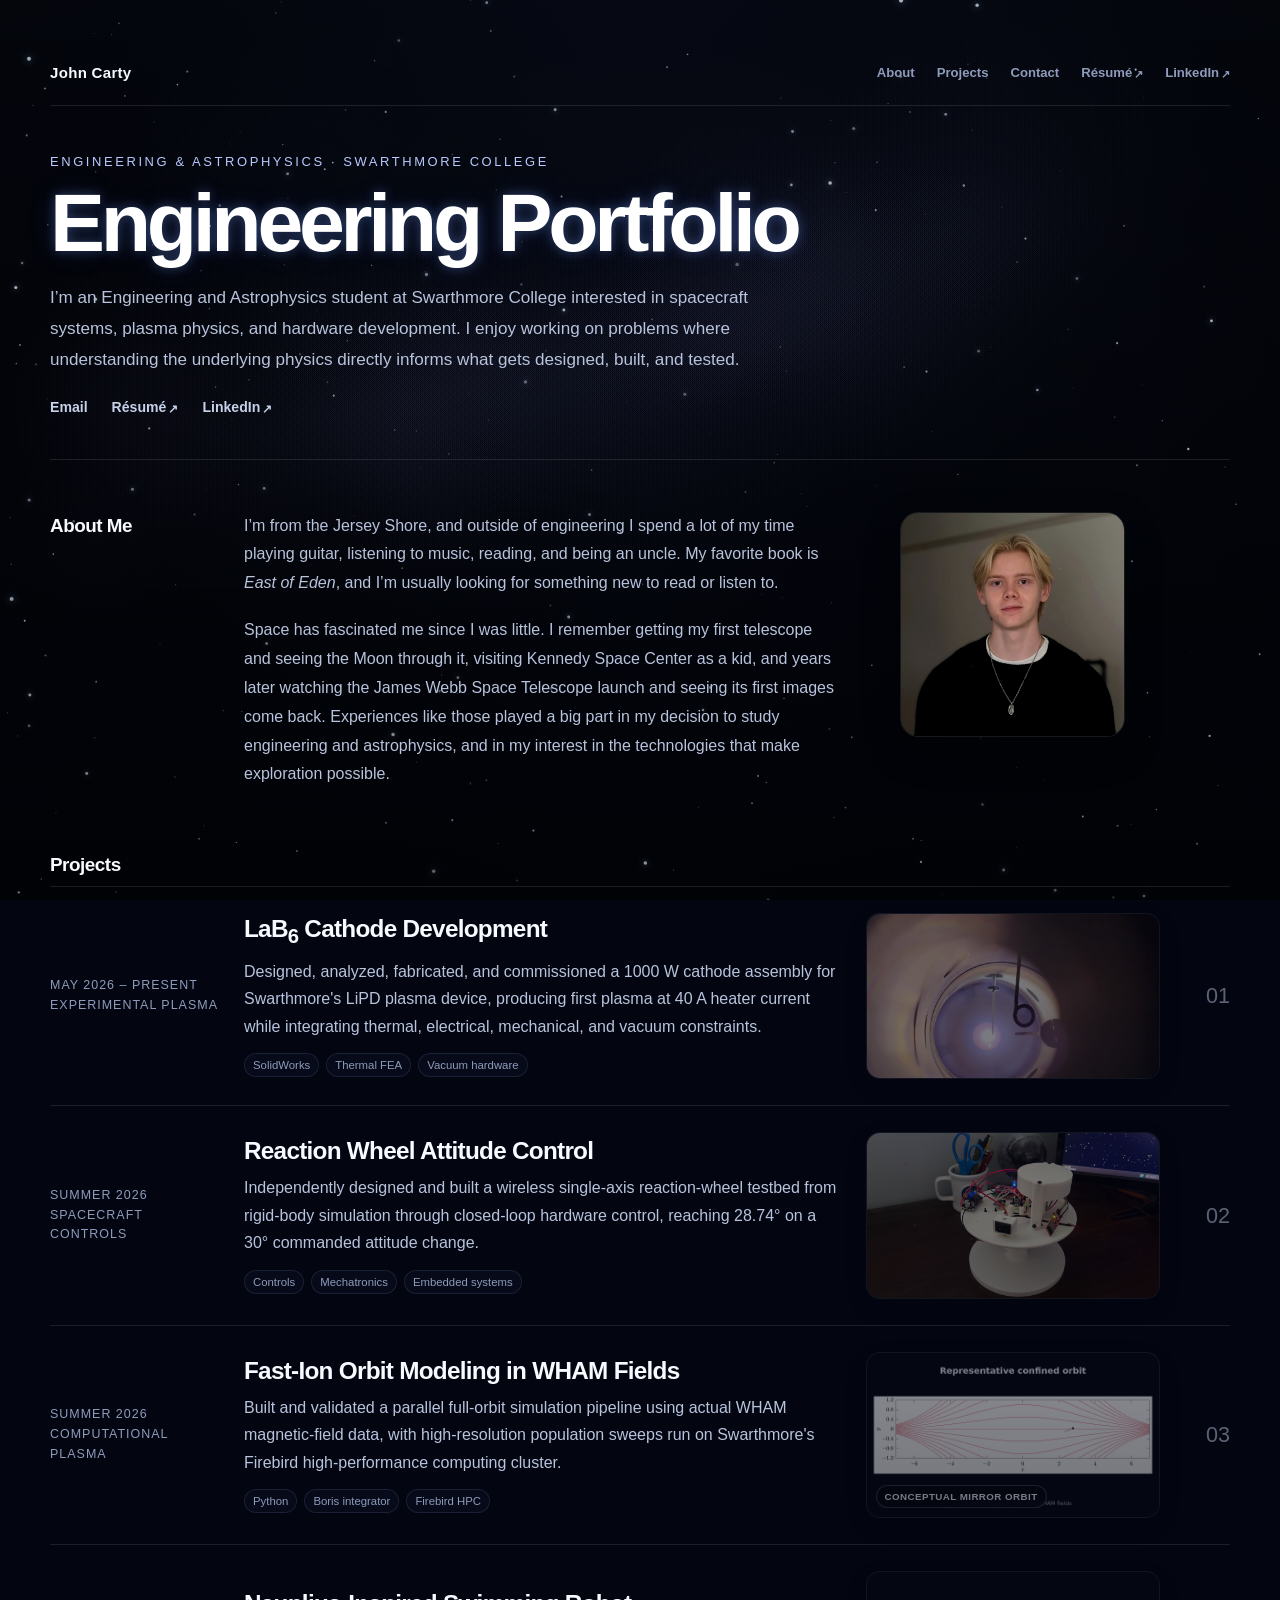
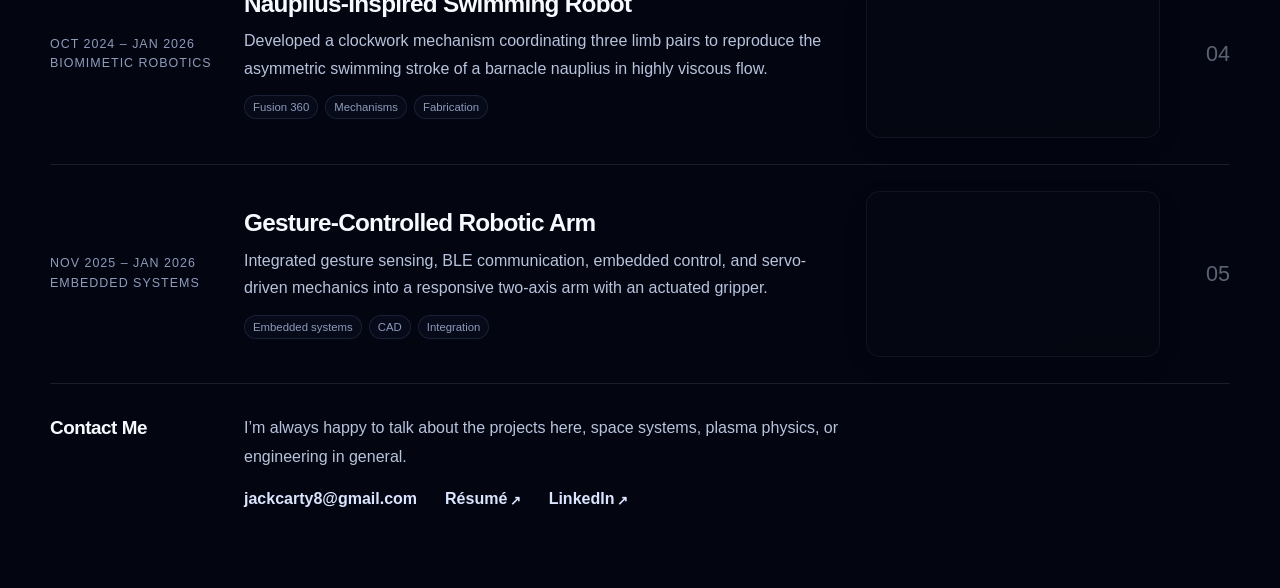
==== commit 594f34da: "Finished reaction wheel project for now, updated page" ====
--- a/index.html
+++ b/index.html
@@ -3,14 +3,13 @@
 <head>
   <meta charset="UTF-8">
   <meta name="viewport" content="width=device-width, initial-scale=1.0">
-  <meta name="description" content="Engineering and astrophysics portfolio of John Carty, featuring plasma hardware, charged-particle modeling, robotics, and spacecraft dynamics.">
+  <meta name="description" content="Engineering and astrophysics portfolio of John Carty, featuring plasma hardware, spacecraft controls, charged-particle modeling, robotics, and embedded systems.">
   <title>John Carty | Engineering Portfolio</title>
   <link rel="stylesheet" href="style.css">
 </head>
 <body>
   <canvas id="space-background"></canvas>
   <div class="page-overlay"></div>
-
   <main class="site">
     <div class="home-topbar">
       <a class="home-wordmark" href="index.html" aria-label="John Carty home">John Carty</a>
@@ -22,15 +21,14 @@
         <a href="https://www.linkedin.com/in/john-carty2/" target="_blank" rel="noopener noreferrer">LinkedIn <span aria-hidden="true">↗</span></a>
       </nav>
     </div>
-
     <header class="hero home-hero">
       <p class="kicker">Engineering &amp; Astrophysics · Swarthmore College</p>
       <h1 class="glow">Engineering Portfolio</h1>
       <p class="hero-text">
-        I’m an Engineering and Astrophysics student at Swarthmore College 
-        interested in spacecraft systems, plasma physics, and hardware 
-        development. I enjoy working on problems where understanding 
-        the underlying physics directly informs what gets designed, 
+        I’m an Engineering and Astrophysics student at Swarthmore College
+        interested in spacecraft systems, plasma physics, and hardware
+        development. I enjoy working on problems where understanding
+        the underlying physics directly informs what gets designed,
         built, and tested.
       </p>
       <div class="hero-links" aria-label="Contact links">
@@ -39,7 +37,6 @@
         <a href="https://www.linkedin.com/in/john-carty2/" target="_blank" rel="noopener noreferrer">LinkedIn <span aria-hidden="true">↗</span></a>
       </div>
     </header>
-
     <section class="home-section about-section" id="about" aria-labelledby="about-heading">
       <div class="about-home-grid">
         <h2 class="home-section-title" id="about-heading">About Me</h2>
@@ -51,13 +48,13 @@
             looking for something new to read or listen to.
           </p>
           <p>
-            Space has fascinated me since I was little. I remember 
-            getting my first telescope and seeing the Moon through it, 
-            visiting Kennedy Space Center as a kid, and years later 
-            watching the James Webb Space Telescope launch and seeing its 
-            first images come back. Experiences like those played a big 
-            part in my decision to study engineering and astrophysics, 
-            and in my interest in the technologies that make exploration 
+            Space has fascinated me since I was little. I remember
+            getting my first telescope and seeing the Moon through it,
+            visiting Kennedy Space Center as a kid, and years later
+            watching the James Webb Space Telescope launch and seeing its
+            first images come back. Experiences like those played a big
+            part in my decision to study engineering and astrophysics,
+            and in my interest in the technologies that make exploration
             possible.
           </p>
         </div>
@@ -66,7 +63,6 @@
         </div>
       </div>
     </section>
-
     <section class="home-section projects-section" id="projects" aria-labelledby="projects-heading">
       <div class="projects-heading-grid">
         <h2 class="home-section-title" id="projects-heading">Projects</h2>
@@ -78,8 +74,8 @@
           <h2>LaB<sub>6</sub> Cathode Development</h2>
           <p>
             Designed, analyzed, fabricated, and commissioned a 1000 W cathode assembly for
-            Swarthmore's LiPD plasma device, establishing sustained operation at the full 50 A
-            heater-current design point.
+            Swarthmore's LiPD plasma device, producing first plasma at 40 A heater current
+            while integrating thermal, electrical, mechanical, and vacuum constraints.
           </p>
           <div class="project-tags"><span>SolidWorks</span><span>Thermal FEA</span><span>Vacuum hardware</span></div>
         </div>
@@ -89,6 +85,23 @@
           </video>
         </div>
         <div class="project-mark">01</div>
+      </a>
+
+      <a class="project-row" href="reaction.html">
+        <div class="project-meta">Summer 2026<br>Spacecraft controls</div>
+        <div class="project-main">
+          <h2>Reaction Wheel Attitude Control</h2>
+          <p>
+            Independently designed and built a wireless single-axis reaction-wheel testbed from
+            rigid-body simulation through closed-loop hardware control, reaching 28.74° on a 30°
+            commanded attitude change.
+          </p>
+          <div class="project-tags"><span>Controls</span><span>Mechatronics</span><span>Embedded systems</span></div>
+        </div>
+        <div class="project-preview" aria-hidden="true">
+          <img class="project-preview-image" src="reaction-wheel-media/reaction-wheel-hero.jpg" alt="">
+        </div>
+        <div class="project-mark">02</div>
       </a>
 
       <a class="project-row" href="orbits.html">
@@ -108,7 +121,7 @@
           </video>
           <span class="project-preview-label">Conceptual mirror orbit</span>
         </div>
-        <div class="project-mark">02</div>
+        <div class="project-mark">03</div>
       </a>
 
       <a class="project-row" href="robotics.html">
@@ -123,22 +136,6 @@
         </div>
         <div class="project-preview" aria-hidden="true">
           <video class="project-hover-video" muted loop playsinline preload="metadata"><source src="bot.mp4" type="video/mp4"></video>
-        </div>
-        <div class="project-mark">03</div>
-      </a>
-
-      <a class="project-row" href="reaction.html">
-        <div class="project-meta">Personal project<br>Spacecraft controls</div>
-        <div class="project-main">
-          <h2>Reaction Wheel Attitude Control</h2>
-          <p>
-            Connecting rigid-body dynamics, simulation, actuator sizing, and a planned
-            physical testbed for spacecraft-style attitude control.
-          </p>
-          <div class="project-tags"><span>Dynamics</span><span>MATLAB / Python</span><span>Controls</span></div>
-        </div>
-        <div class="project-preview" aria-hidden="true">
-          <img class="project-preview-image project-preview-plot" src="phase_space.gif" alt="">
         </div>
         <div class="project-mark">04</div>
       </a>
@@ -177,7 +174,6 @@
       </div>
     </section>
   </main>
-
   <script src="space.js"></script>
   <script>
     document.querySelectorAll(".project-row").forEach((row) => {
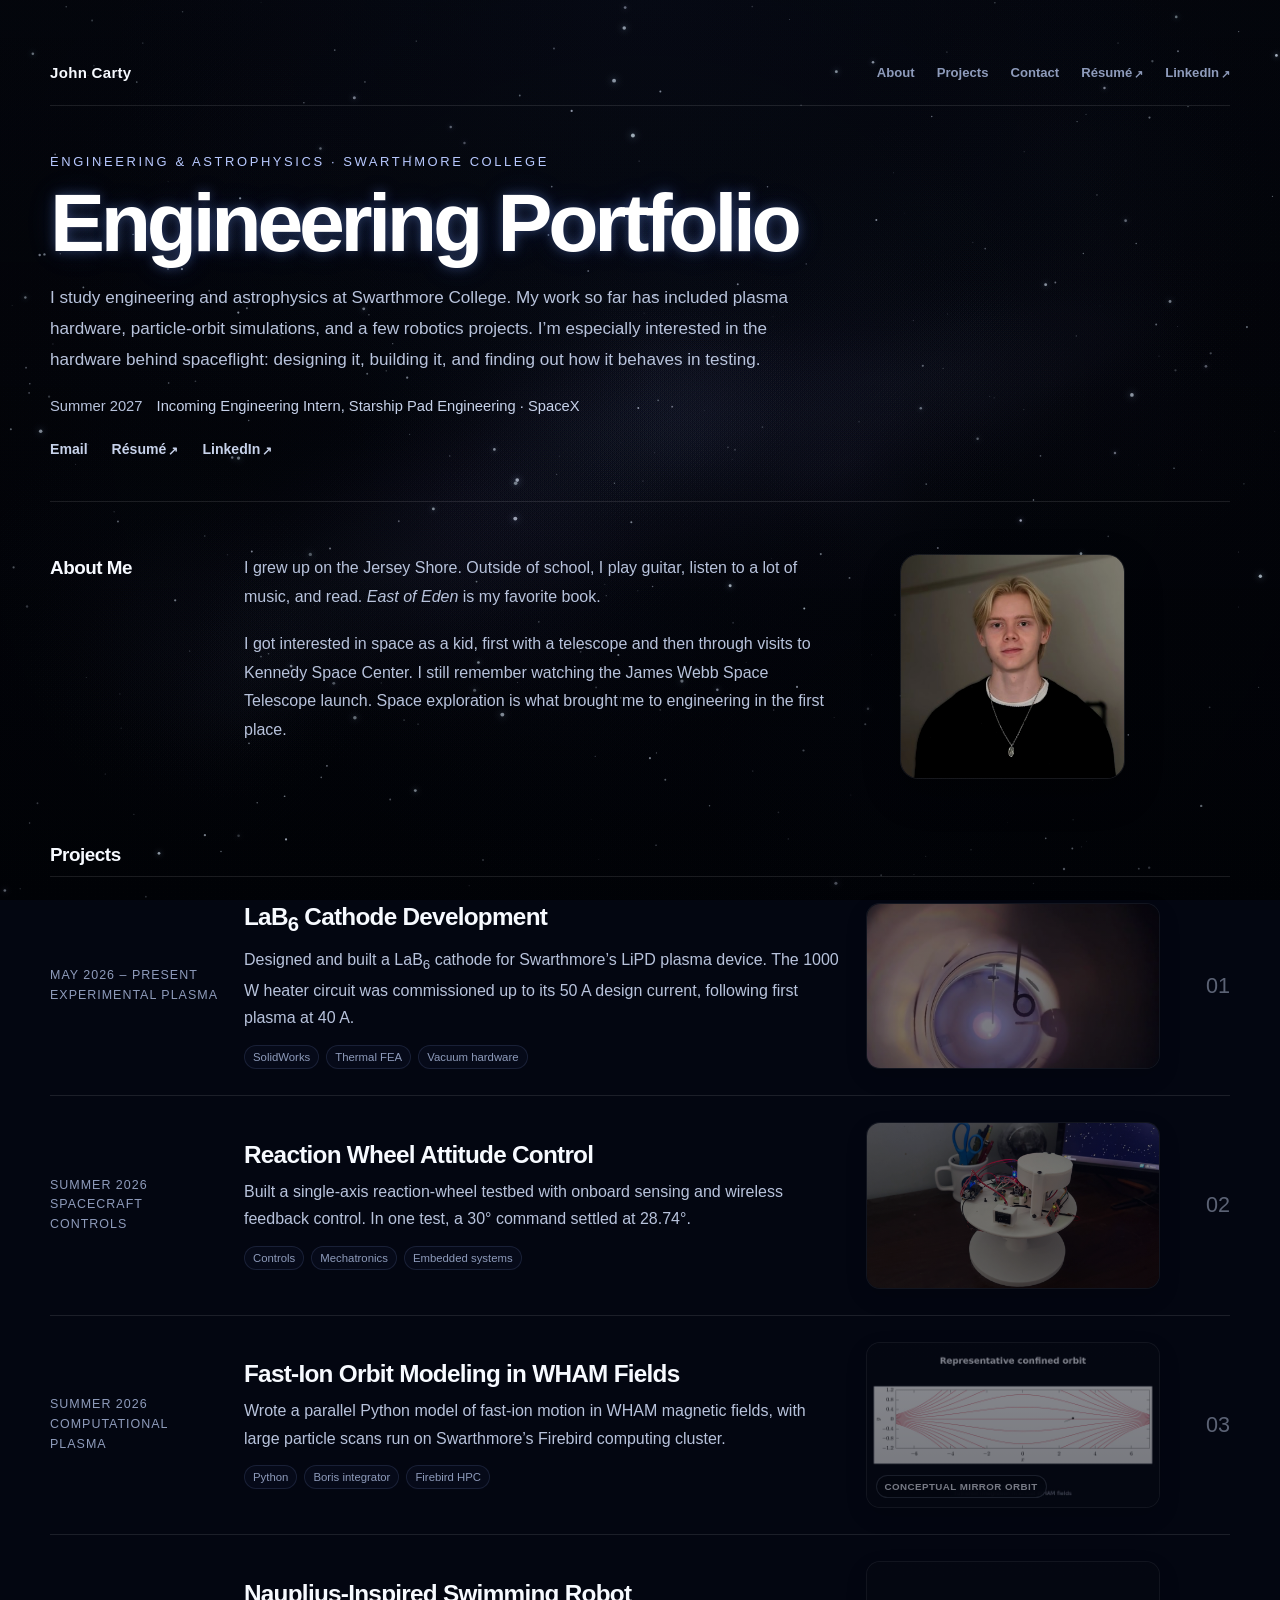
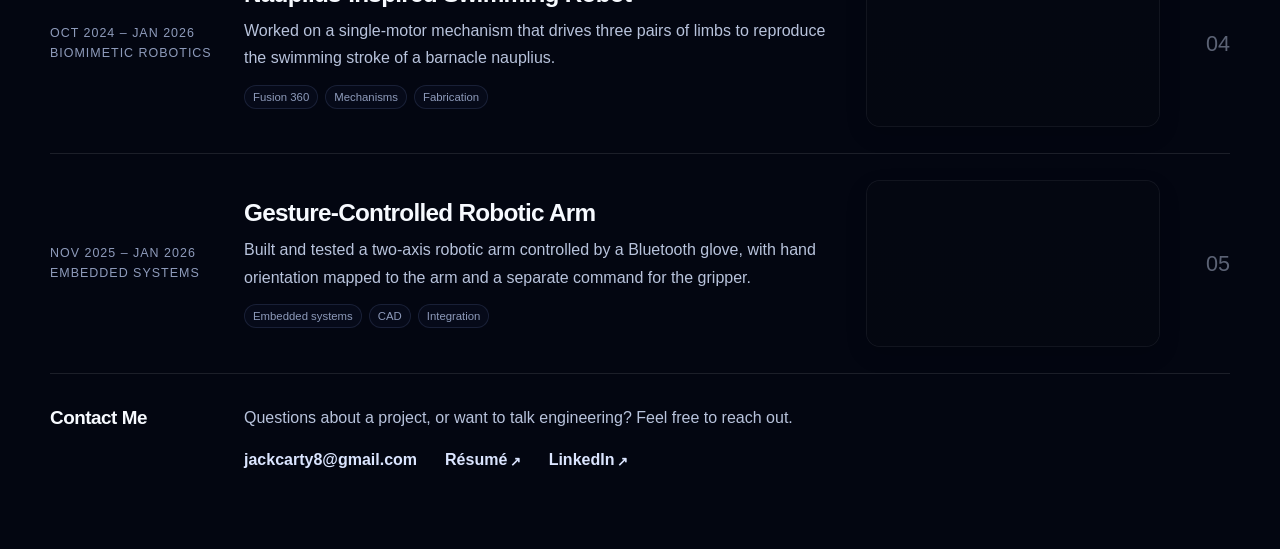
==== commit 3bc3f2eb: "Oct 2026: Changed the wording of some things I didn't like. Removed superfluous text, updated to inc" ====
--- a/index.html
+++ b/index.html
@@ -25,12 +25,12 @@
       <p class="kicker">Engineering &amp; Astrophysics · Swarthmore College</p>
       <h1 class="glow">Engineering Portfolio</h1>
       <p class="hero-text">
-        I’m an Engineering and Astrophysics student at Swarthmore College
-        interested in spacecraft systems, plasma physics, and hardware
-        development. I enjoy working on problems where understanding
-        the underlying physics directly informs what gets designed,
-        built, and tested.
+        I study engineering and astrophysics at Swarthmore College. My work so far has included
+        plasma hardware, particle-orbit simulations, and a few robotics projects. I’m especially
+        interested in the hardware behind spaceflight: designing it, building it, and finding out
+        how it behaves in testing.
       </p>
+      <p class="incoming-role"><span>Summer 2027</span> Incoming Engineering Intern, Starship Pad Engineering · SpaceX</p>
       <div class="hero-links" aria-label="Contact links">
         <a href="mailto:jackcarty8@gmail.com">Email</a>
         <a href="John_Carty_Resume.pdf" target="_blank" rel="noopener noreferrer">Résumé <span aria-hidden="true">↗</span></a>
@@ -42,20 +42,13 @@
         <h2 class="home-section-title" id="about-heading">About Me</h2>
         <div class="about-text">
           <p>
-            I’m from the Jersey Shore, and outside of engineering I spend a
-            lot of my time playing guitar, listening to music, reading,
-            and being an uncle. My favorite book is <em>East of Eden</em>, and I’m usually
-            looking for something new to read or listen to.
+            I grew up on the Jersey Shore. Outside of school, I play guitar, listen to a lot of
+            music, and read. <em>East of Eden</em> is my favorite book.
           </p>
           <p>
-            Space has fascinated me since I was little. I remember
-            getting my first telescope and seeing the Moon through it,
-            visiting Kennedy Space Center as a kid, and years later
-            watching the James Webb Space Telescope launch and seeing its
-            first images come back. Experiences like those played a big
-            part in my decision to study engineering and astrophysics,
-            and in my interest in the technologies that make exploration
-            possible.
+            I got interested in space as a kid, first with a telescope and then through visits to
+            Kennedy Space Center. I still remember watching the James Webb Space Telescope launch.
+            Space exploration is what brought me to engineering in the first place.
           </p>
         </div>
         <div class="about-photo-wrap">
@@ -73,9 +66,9 @@
         <div class="project-main">
           <h2>LaB<sub>6</sub> Cathode Development</h2>
           <p>
-            Designed, analyzed, fabricated, and commissioned a 1000 W cathode assembly for
-            Swarthmore's LiPD plasma device, producing first plasma at 40 A heater current
-            while integrating thermal, electrical, mechanical, and vacuum constraints.
+            Designed and built a LaB<sub>6</sub> cathode for Swarthmore’s LiPD plasma device. The
+            1000 W heater circuit was commissioned up to its 50 A design current, following first
+            plasma at 40 A.
           </p>
           <div class="project-tags"><span>SolidWorks</span><span>Thermal FEA</span><span>Vacuum hardware</span></div>
         </div>
@@ -92,9 +85,8 @@
         <div class="project-main">
           <h2>Reaction Wheel Attitude Control</h2>
           <p>
-            Independently designed and built a wireless single-axis reaction-wheel testbed from
-            rigid-body simulation through closed-loop hardware control, reaching 28.74° on a 30°
-            commanded attitude change.
+            Built a single-axis reaction-wheel testbed with onboard sensing and wireless feedback
+            control. In one test, a 30° command settled at 28.74°.
           </p>
           <div class="project-tags"><span>Controls</span><span>Mechatronics</span><span>Embedded systems</span></div>
         </div>
@@ -109,9 +101,8 @@
         <div class="project-main">
           <h2>Fast-Ion Orbit Modeling in WHAM Fields</h2>
           <p>
-            Built and validated a parallel full-orbit simulation pipeline using actual WHAM
-            magnetic-field data, with high-resolution population sweeps run on Swarthmore's
-            Firebird high-performance computing cluster.
+            Wrote a parallel Python model of fast-ion motion in WHAM magnetic fields, with large
+            particle scans run on Swarthmore’s Firebird computing cluster.
           </p>
           <div class="project-tags"><span>Python</span><span>Boris integrator</span><span>Firebird HPC</span></div>
         </div>
@@ -129,8 +120,8 @@
         <div class="project-main">
           <h2>Nauplius-Inspired Swimming Robot</h2>
           <p>
-            Developed a clockwork mechanism coordinating three limb pairs to reproduce
-            the asymmetric swimming stroke of a barnacle nauplius in highly viscous flow.
+            Worked on a single-motor mechanism that drives three pairs of limbs to reproduce the
+            swimming stroke of a barnacle nauplius.
           </p>
           <div class="project-tags"><span>Fusion 360</span><span>Mechanisms</span><span>Fabrication</span></div>
         </div>
@@ -145,8 +136,8 @@
         <div class="project-main">
           <h2>Gesture-Controlled Robotic Arm</h2>
           <p>
-            Integrated gesture sensing, BLE communication, embedded control, and servo-driven
-            mechanics into a responsive two-axis arm with an actuated gripper.
+            Built and tested a two-axis robotic arm controlled by a Bluetooth glove, with hand
+            orientation mapped to the arm and a separate command for the gripper.
           </p>
           <div class="project-tags"><span>Embedded systems</span><span>CAD</span><span>Integration</span></div>
         </div>
@@ -162,8 +153,7 @@
         <h2 class="home-section-title" id="contact-heading">Contact Me</h2>
         <div class="contact-copy">
           <p>
-            I’m always happy to talk about the projects here, space systems, plasma physics,
-            or engineering in general.
+            Questions about a project, or want to talk engineering? Feel free to reach out.
           </p>
           <div class="contact-links">
             <a href="mailto:jackcarty8@gmail.com">jackcarty8@gmail.com</a>
--- a/style.css
+++ b/style.css
@@ -1684,4 +1684,16 @@
   margin-left: 0.18em;
   font-size: 0.82em;
   line-height: 1;
-}+}
+
+/* Incoming internship: understated and clearly future-tense */
+.incoming-role {
+  margin: 18px 0 0;
+  color: #c7d2ea;
+  font-size: 0.92rem;
+  line-height: 1.65;
+}
+.incoming-role span {
+  color: var(--muted);
+  margin-right: 10px;
+}
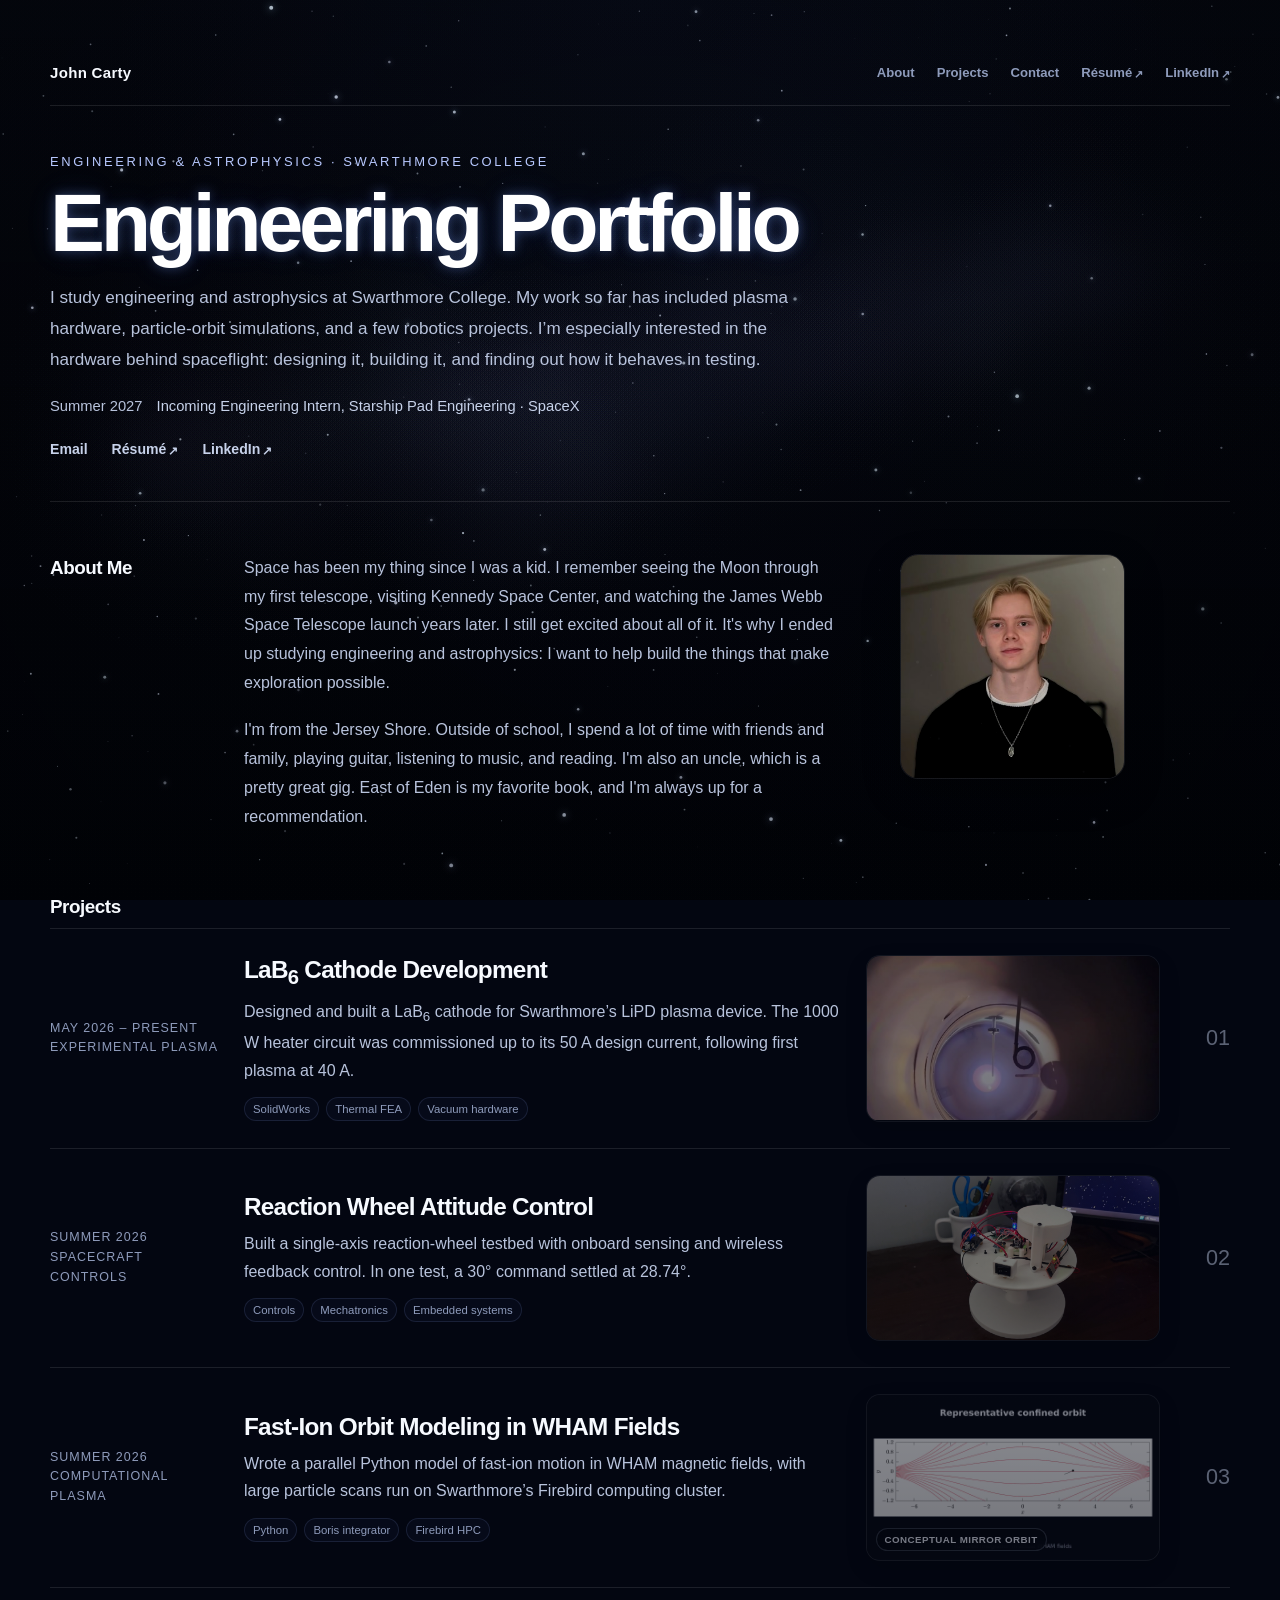
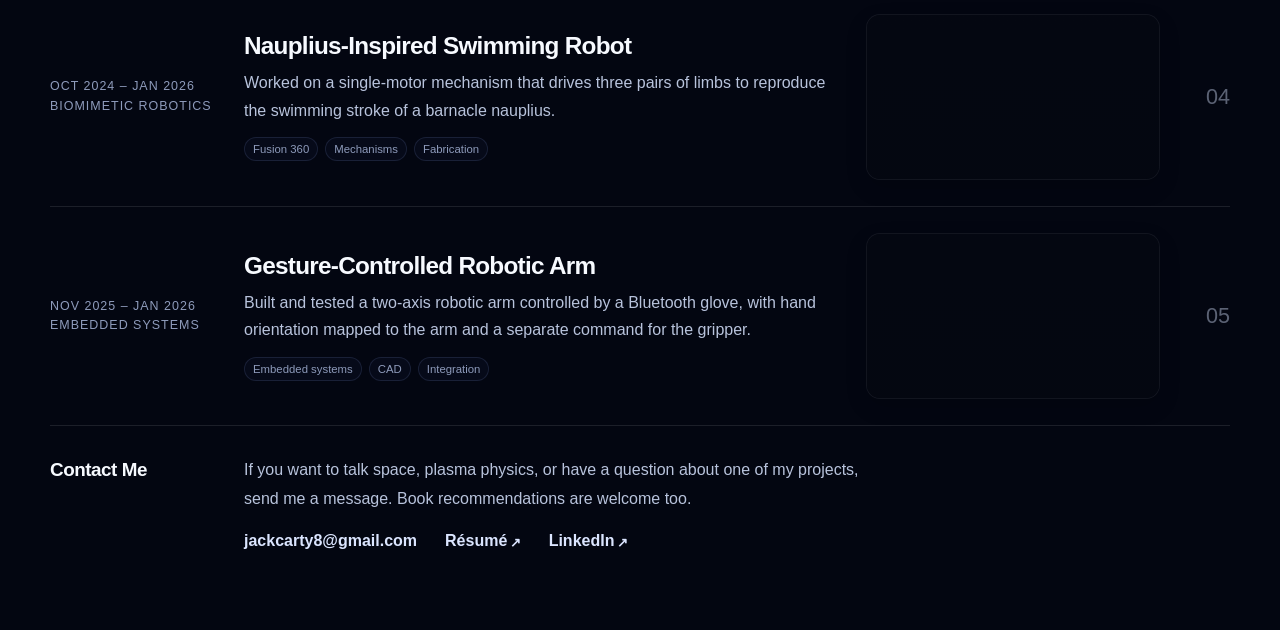
==== commit 45f22be2: "updated about me and some acknoledgement sections," ====
--- a/index.html
+++ b/index.html
@@ -42,13 +42,15 @@
         <h2 class="home-section-title" id="about-heading">About Me</h2>
         <div class="about-text">
           <p>
-            I grew up on the Jersey Shore. Outside of school, I play guitar, listen to a lot of
-            music, and read. <em>East of Eden</em> is my favorite book.
+            Space has been my thing since I was a kid. I remember seeing the Moon through my first
+            telescope, visiting Kennedy Space Center, and watching the James Webb Space Telescope
+            launch years later. I still get excited about all of it. It's why I ended up studying
+            engineering and astrophysics: I want to help build the things that make exploration possible.
           </p>
           <p>
-            I got interested in space as a kid, first with a telescope and then through visits to
-            Kennedy Space Center. I still remember watching the James Webb Space Telescope launch.
-            Space exploration is what brought me to engineering in the first place.
+            I'm from the Jersey Shore. Outside of school, I spend a lot of time with friends and
+            family, playing guitar, listening to music, and reading. I'm also an uncle, which is a
+            pretty great gig. East of Eden is my favorite book, and I'm always up for a recommendation.
           </p>
         </div>
         <div class="about-photo-wrap">
@@ -153,7 +155,8 @@
         <h2 class="home-section-title" id="contact-heading">Contact Me</h2>
         <div class="contact-copy">
           <p>
-            Questions about a project, or want to talk engineering? Feel free to reach out.
+            If you want to talk space, plasma physics, or have a question about one of my projects,
+            send me a message. Book recommendations are welcome too.
           </p>
           <div class="contact-links">
             <a href="mailto:jackcarty8@gmail.com">jackcarty8@gmail.com</a>
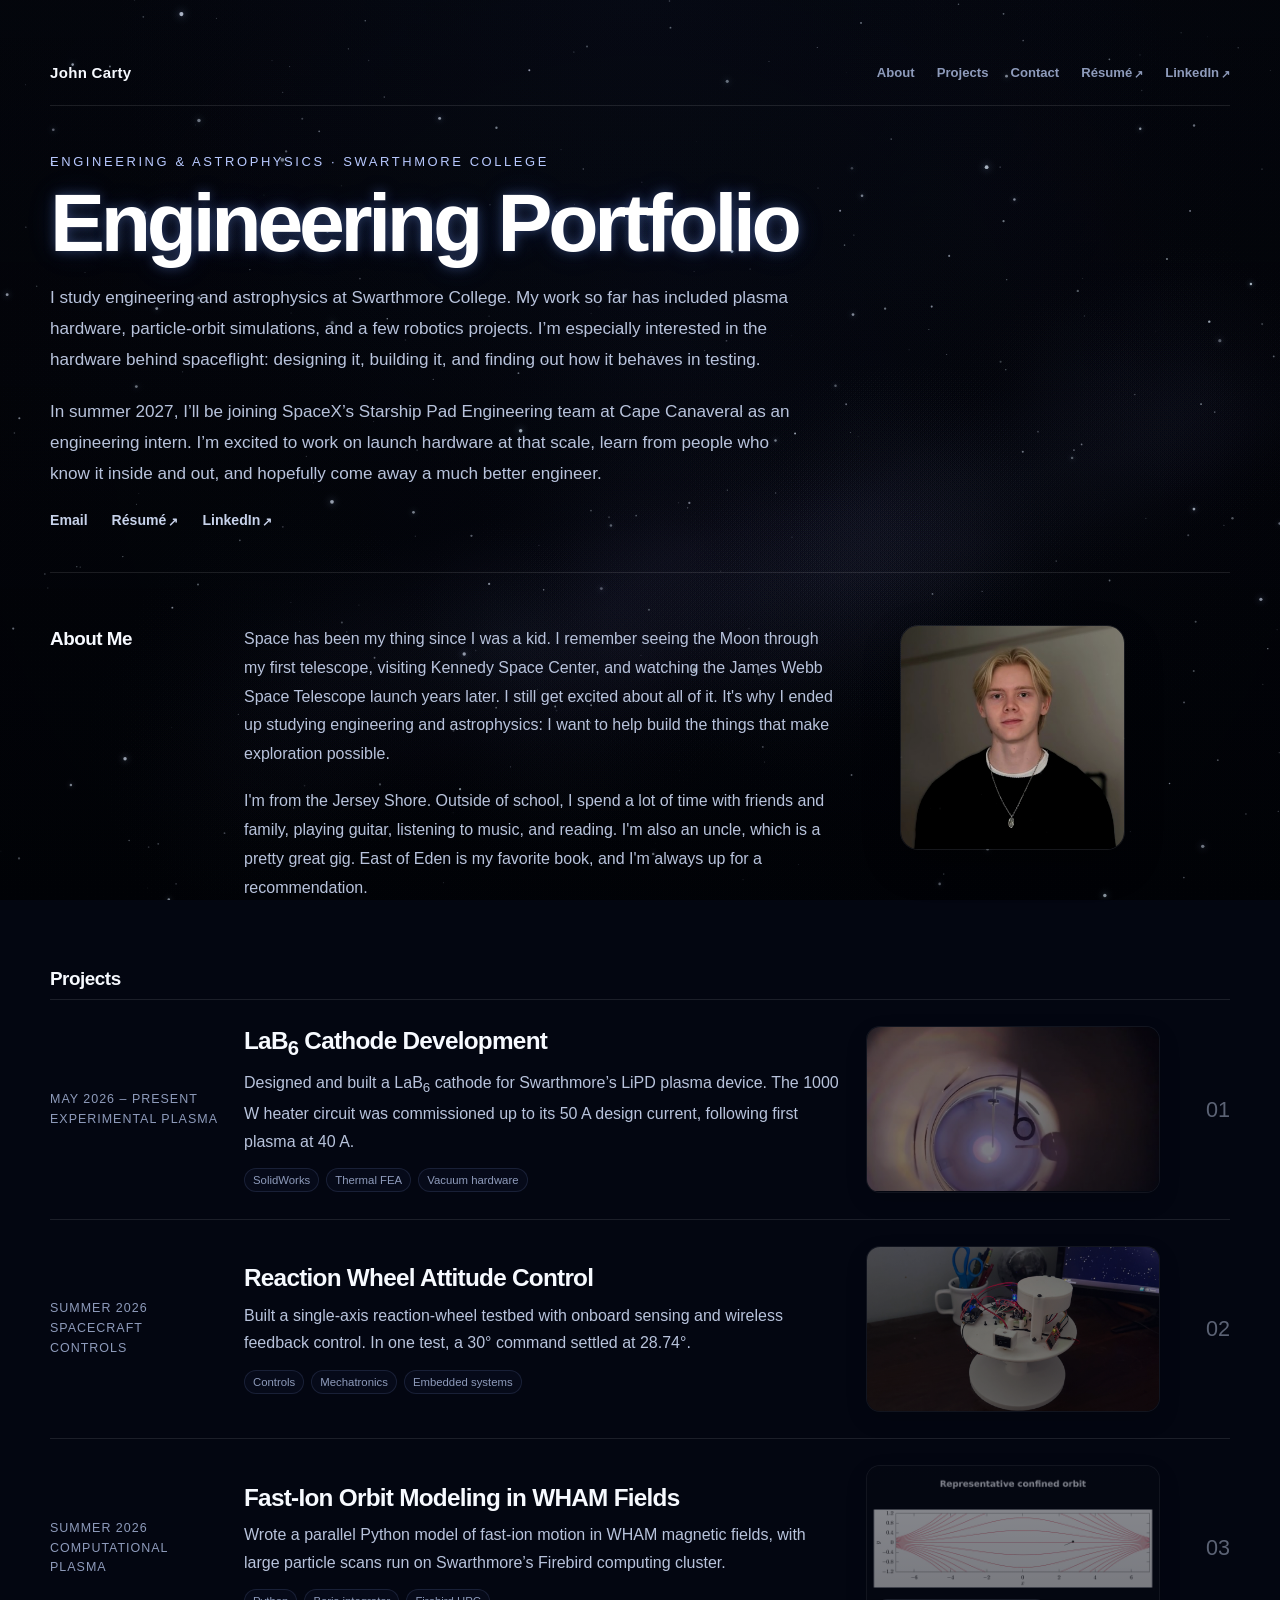
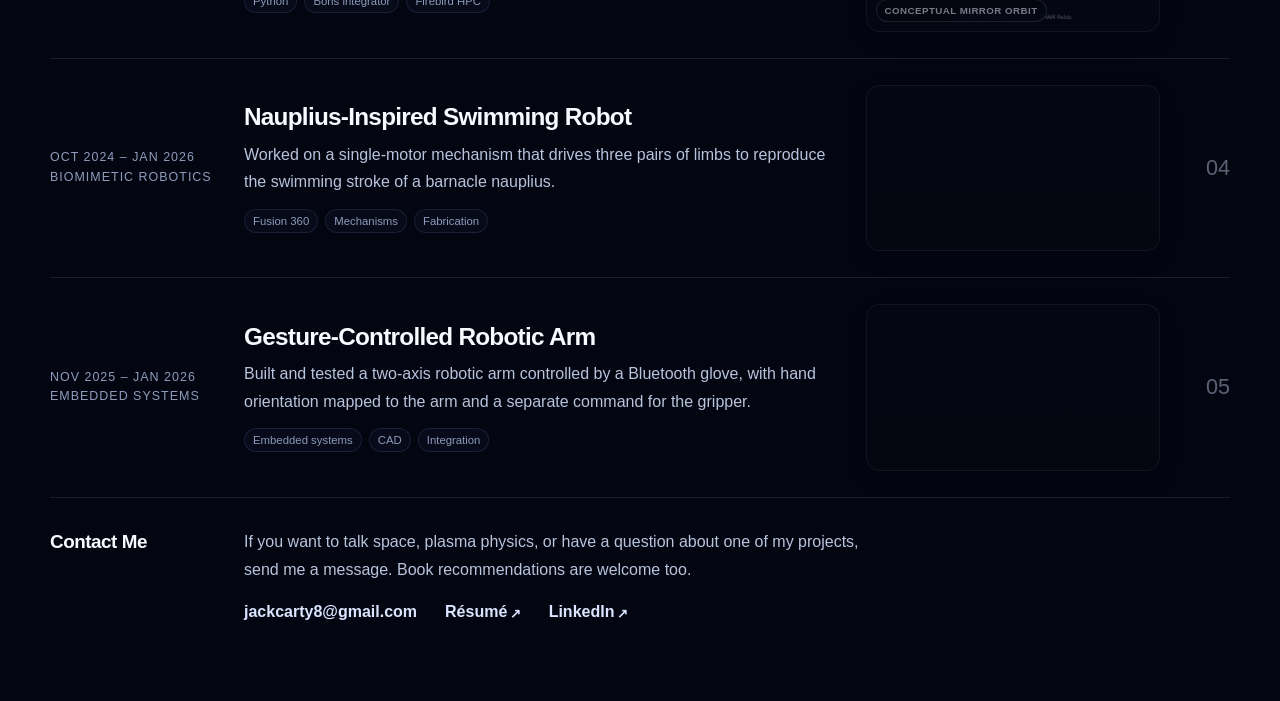
==== commit c3a4a8fc: "spacex line" ====
--- a/index.html
+++ b/index.html
@@ -30,7 +30,12 @@
         interested in the hardware behind spaceflight: designing it, building it, and finding out
         how it behaves in testing.
       </p>
-      <p class="incoming-role"><span>Summer 2027</span> Incoming Engineering Intern, Starship Pad Engineering · SpaceX</p>
+      <p class="hero-text">
+        In summer 2027, I’ll be joining SpaceX’s Starship Pad Engineering team at 
+        Cape Canaveral as an engineering intern. I’m excited to work on launch hardware 
+        at that scale, learn from people who know it inside and out, and hopefully 
+        come away a much better engineer.
+      </p>
       <div class="hero-links" aria-label="Contact links">
         <a href="mailto:jackcarty8@gmail.com">Email</a>
         <a href="John_Carty_Resume.pdf" target="_blank" rel="noopener noreferrer">Résumé <span aria-hidden="true">↗</span></a>
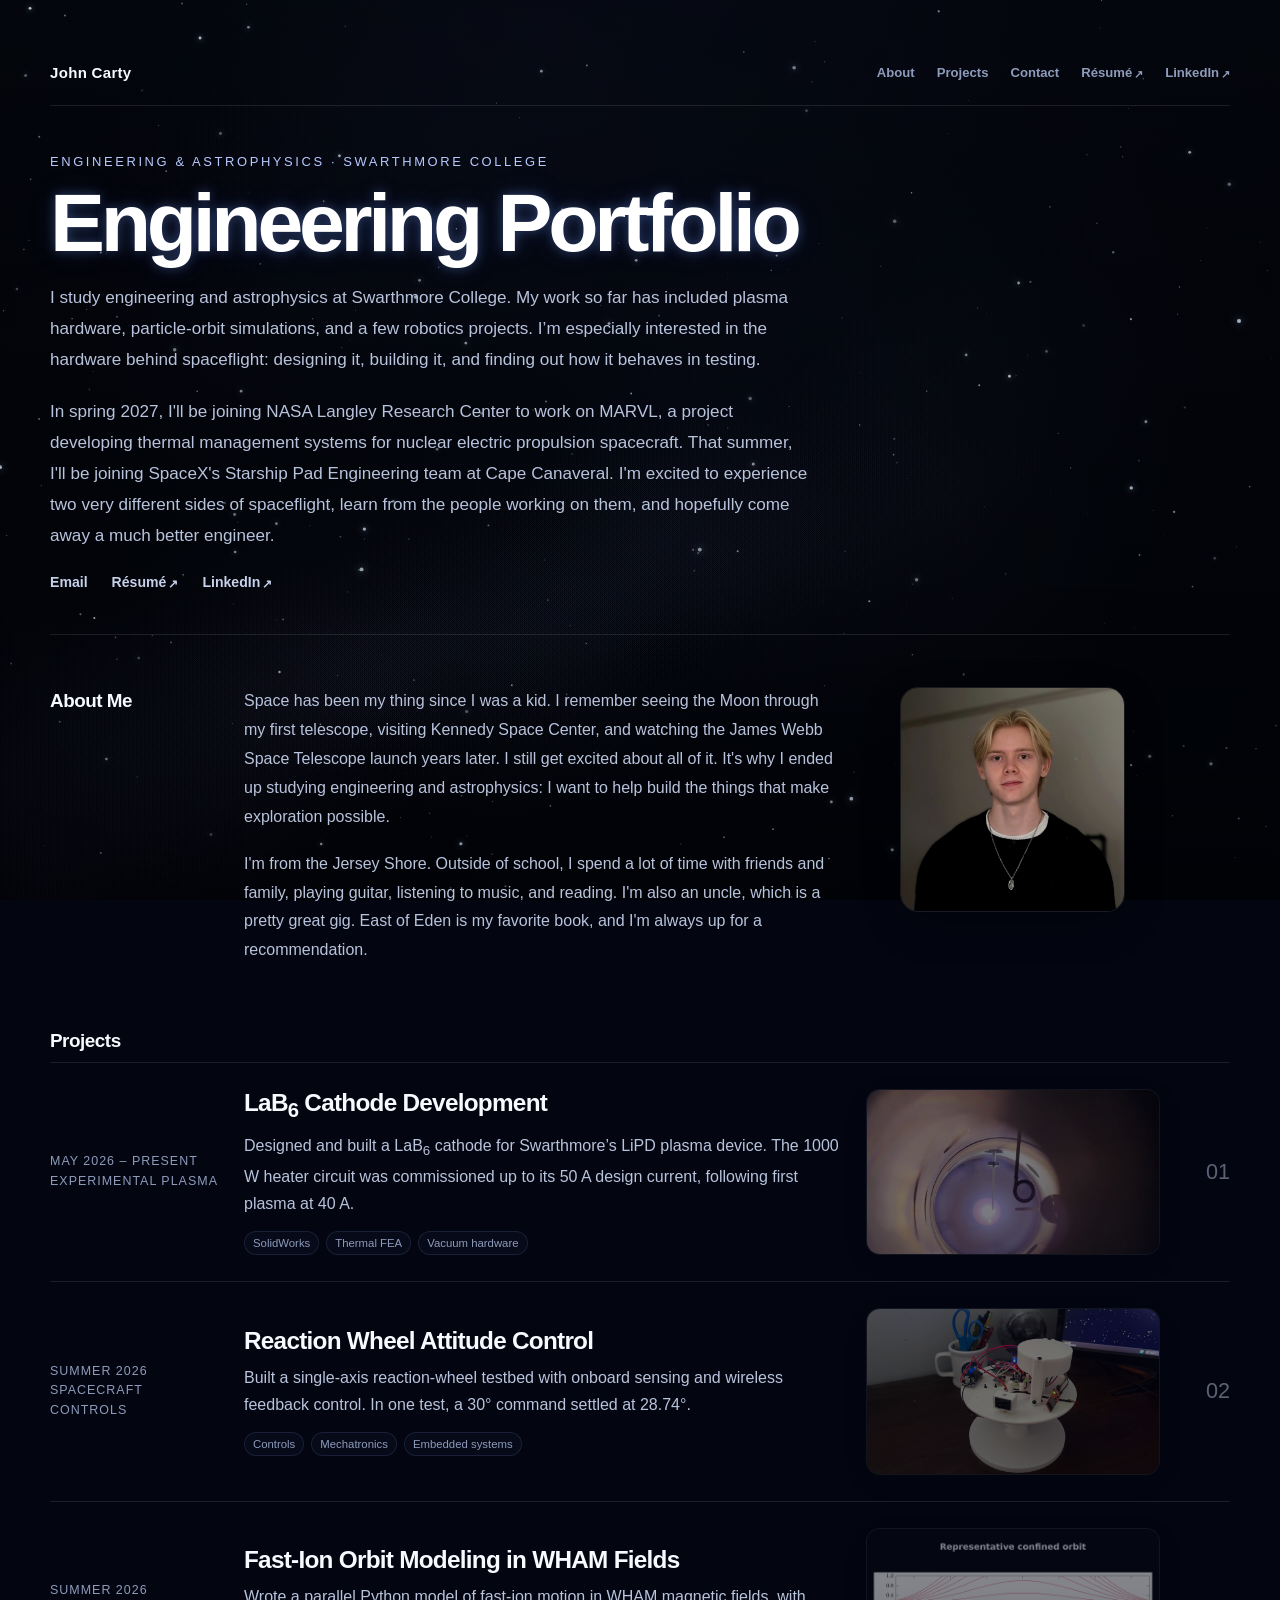
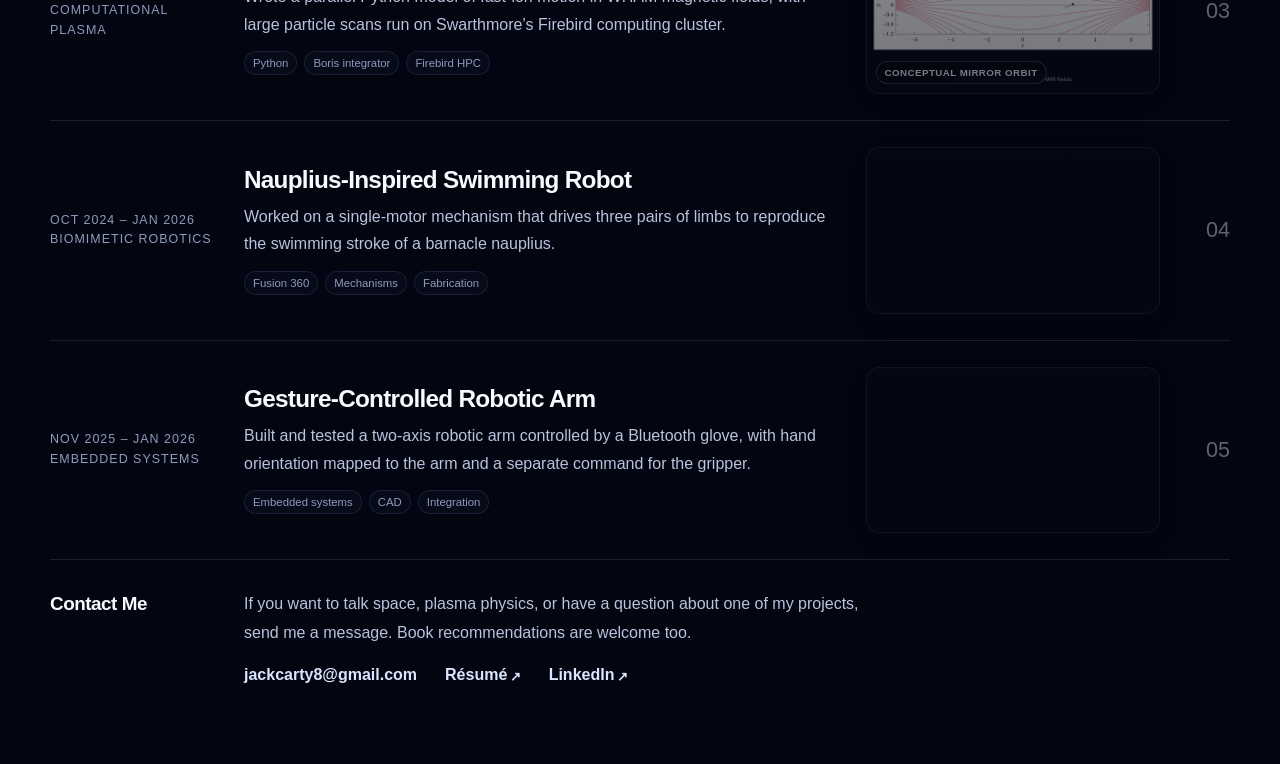
==== commit 3ed809f1: "Updated about me to reflect new NASA job!" ====
--- a/index.html
+++ b/index.html
@@ -31,10 +31,11 @@
         how it behaves in testing.
       </p>
       <p class="hero-text">
-        In summer 2027, I’ll be joining SpaceX’s Starship Pad Engineering team at 
-        Cape Canaveral as an engineering intern. I’m excited to work on launch hardware 
-        at that scale, learn from people who know it inside and out, and hopefully 
-        come away a much better engineer.
+        In spring 2027, I'll be joining NASA Langley Research Center to work on MARVL, 
+        a project developing thermal management systems for nuclear electric propulsion spacecraft. 
+        That summer, I'll be joining SpaceX's Starship Pad Engineering team at Cape Canaveral. I'm 
+        excited to experience two very different sides of spaceflight, learn from the people working 
+        on them, and hopefully come away a much better engineer.
       </p>
       <div class="hero-links" aria-label="Contact links">
         <a href="mailto:jackcarty8@gmail.com">Email</a>
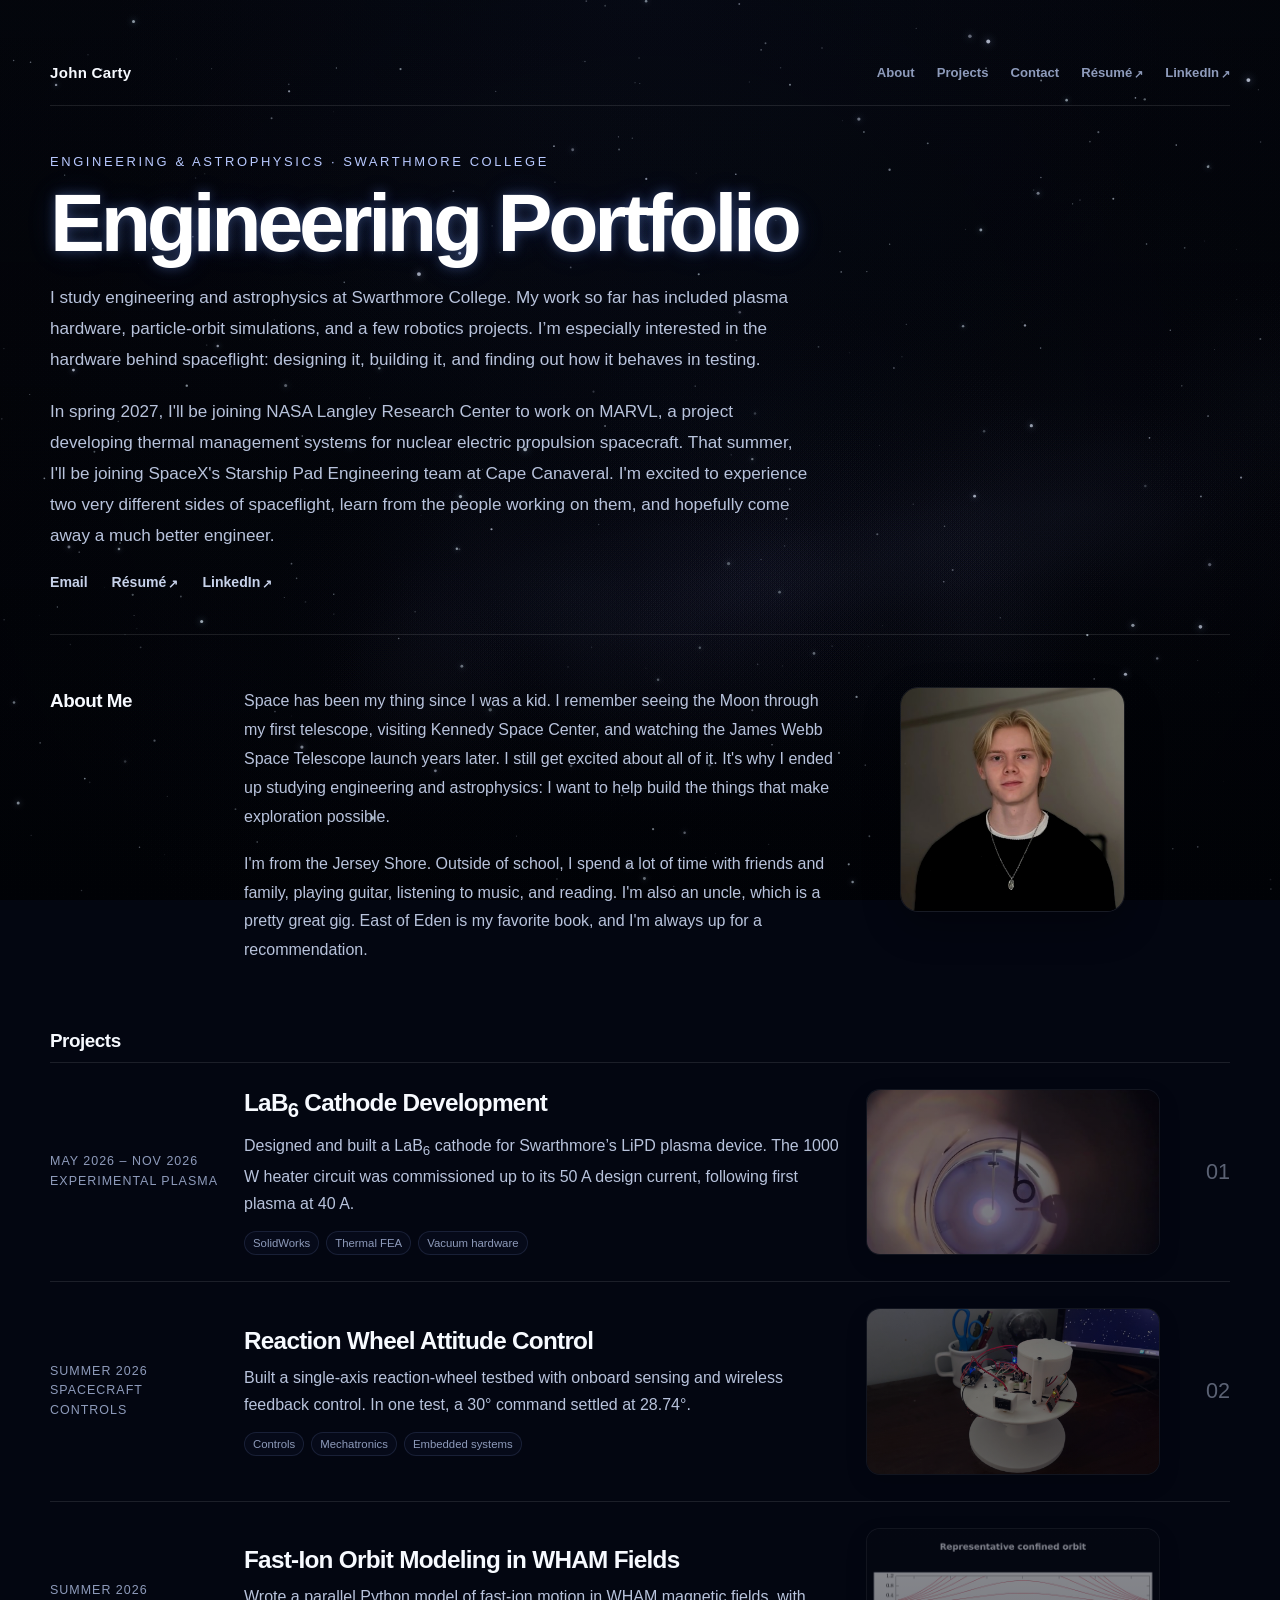
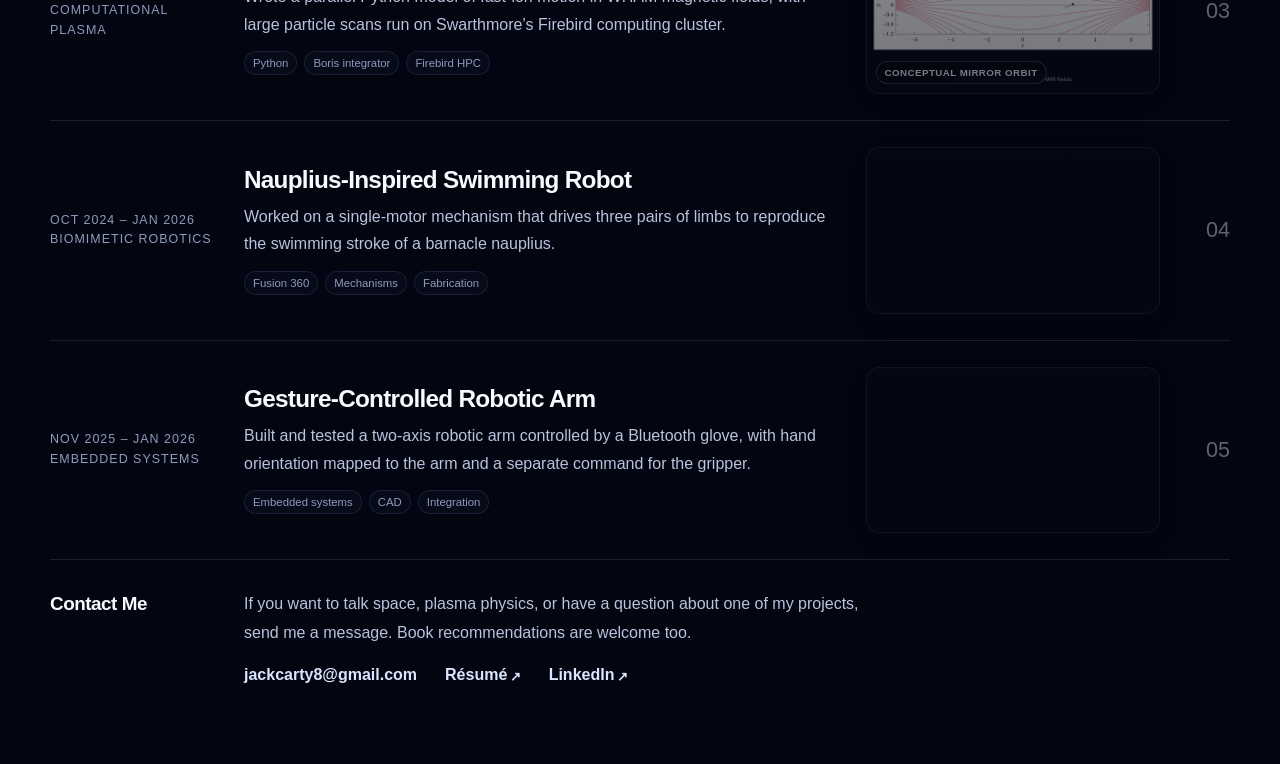
==== commit 0e78901d: "Finished plasma research after presenting at DPP, updated work dates" ====
--- a/index.html
+++ b/index.html
@@ -70,7 +70,7 @@
       </div>
 
       <a class="project-row featured" href="plasma.html">
-        <div class="project-meta">May 2026 – Present<br>Experimental plasma</div>
+        <div class="project-meta">May 2026 – Nov 2026<br>Experimental plasma</div>
         <div class="project-main">
           <h2>LaB<sub>6</sub> Cathode Development</h2>
           <p>
